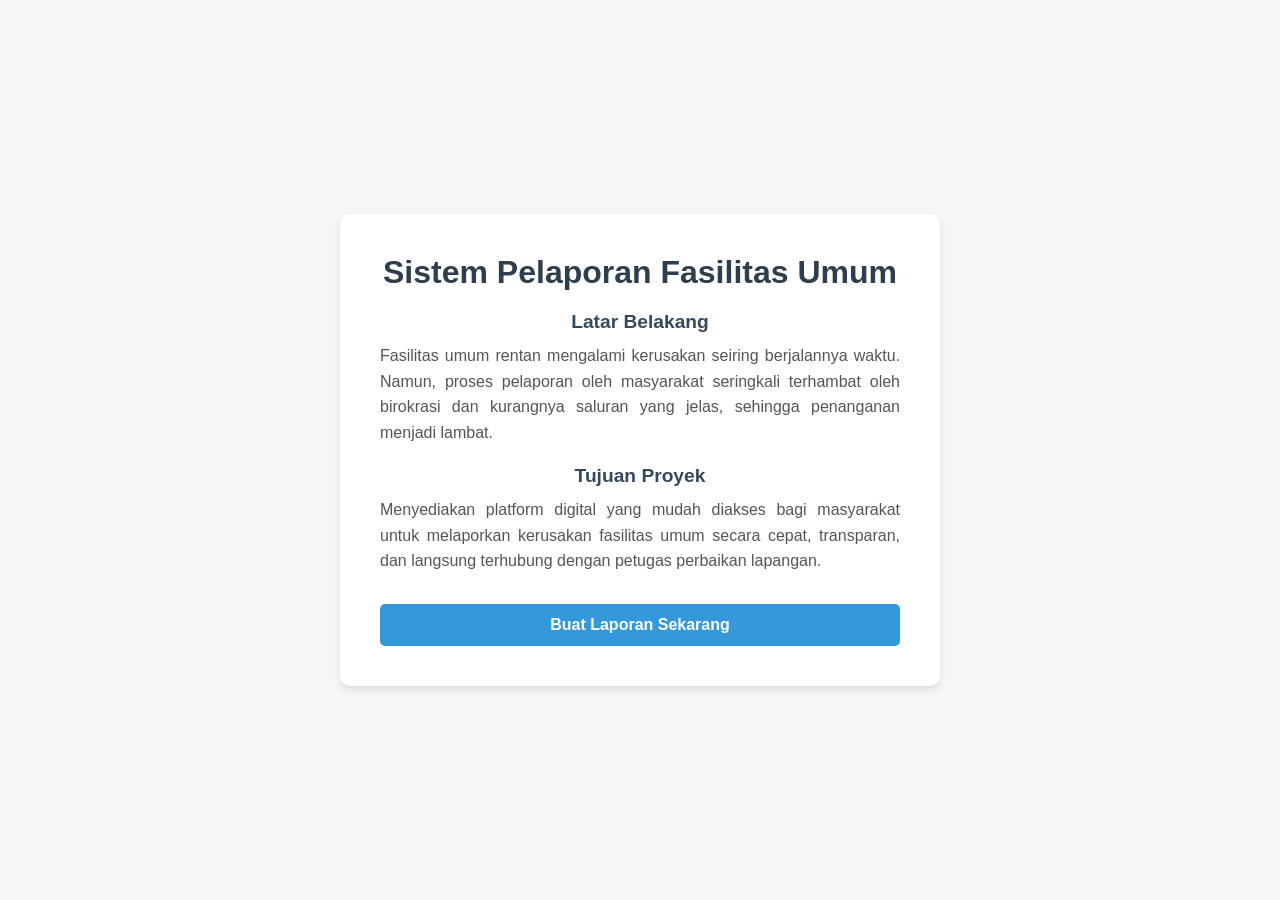
==== index.html @ 14d49559 "ubah lokasi css" ====
<!DOCTYPE html>
<html lang="id">
<head>
    <meta charset="UTF-8">
    <meta name="viewport" content="width=device-width, initial-scale=1.0">
    <title>Sistem Pelaporan Fasilitas Umum</title>
    <link rel="stylesheet" href="assets/css/style.css">
</head>
<body>

    <div class="container">
        <h1>Sistem Pelaporan Fasilitas Umum</h1>
        
        <h2>Latar Belakang</h2>
        <p>Fasilitas umum rentan mengalami kerusakan seiring berjalannya waktu. Namun, proses pelaporan oleh masyarakat seringkali terhambat oleh birokrasi dan kurangnya saluran yang jelas, sehingga penanganan menjadi lambat.</p>

        <h2>Tujuan Proyek</h2>
        <p>Menyediakan platform digital yang mudah diakses bagi masyarakat untuk melaporkan kerusakan fasilitas umum secara cepat, transparan, dan langsung terhubung dengan petugas perbaikan lapangan.</p>

        <a href="lapor.html" class="btn">Buat Laporan Sekarang</a>
    </div>

</body>
</html>
---- assets/css/style.css ----
/* style.css */

/* Reset dasar agar tampilan konsisten */
* {
    margin: 0;
    padding: 0;
    box-sizing: border-box;
    font-family: 'Segoe UI', Tahoma, Geneva, Verdana, sans-serif;
}

/* Membuat isi body tepat di tengah layar */
body {
    background-color: #f4f7f6;
    color: #333;
    display: flex;
    justify-content: center;
    align-items: center;
    min-height: 100vh; /* Mengambil seluruh tinggi layar */
    padding: 20px;
}

/* Kotak kontainer utama */
.container {
    background-color: #ffffff;
    padding: 40px;
    border-radius: 10px;
    box-shadow: 0 4px 8px rgba(0, 0, 0, 0.1);
    max-width: 600px;
    width: 100%;
    text-align: center; /* Teks di tengah */
}

/* Tipografi */
h1 {
    color: #2c3e50;
    margin-bottom: 20px;
}

h2 {
    color: #34495e;
    font-size: 1.2rem;
    margin-top: 20px;
    margin-bottom: 10px;
}

p {
    line-height: 1.6;
    color: #555;
    text-align: justify; /* Agar paragraf lebih rapi */
}

/* Tombol Utama */
.btn {
    display: inline-block;
    background-color: #3498db;
    color: #ffffff;
    padding: 12px 24px;
    text-decoration: none;
    border-radius: 5px;
    font-weight: bold;
    margin-top: 30px;
    transition: background-color 0.3s;
    border: none;
    cursor: pointer;
    width: 100%; /* Tombol memenuhi lebar kontainer */
}

.btn:hover {
    background-color: #2980b9;
}

/* Desain Form */
.form-group {
    margin-bottom: 20px;
    text-align: left; /* Label form diletakkan di kiri */
}

label {
    display: block;
    margin-bottom: 8px;
    font-weight: bold;
    color: #333;
}

input[type="text"],
input[type="file"],
textarea {
    width: 100%;
    padding: 10px;
    border: 1px solid #ccc;
    border-radius: 5px;
    font-family: inherit;
}

textarea {
    resize: vertical; /* Hanya bisa diperbesar ke bawah */
}

/* Link kembali */
.back-link {
    display: inline-block;
    margin-top: 20px;
    color: #7f8c8d;
    text-decoration: none;
    font-size: 0.9rem;
}

.back-link:hover {
    color: #34495e;
    text-decoration: underline;
}
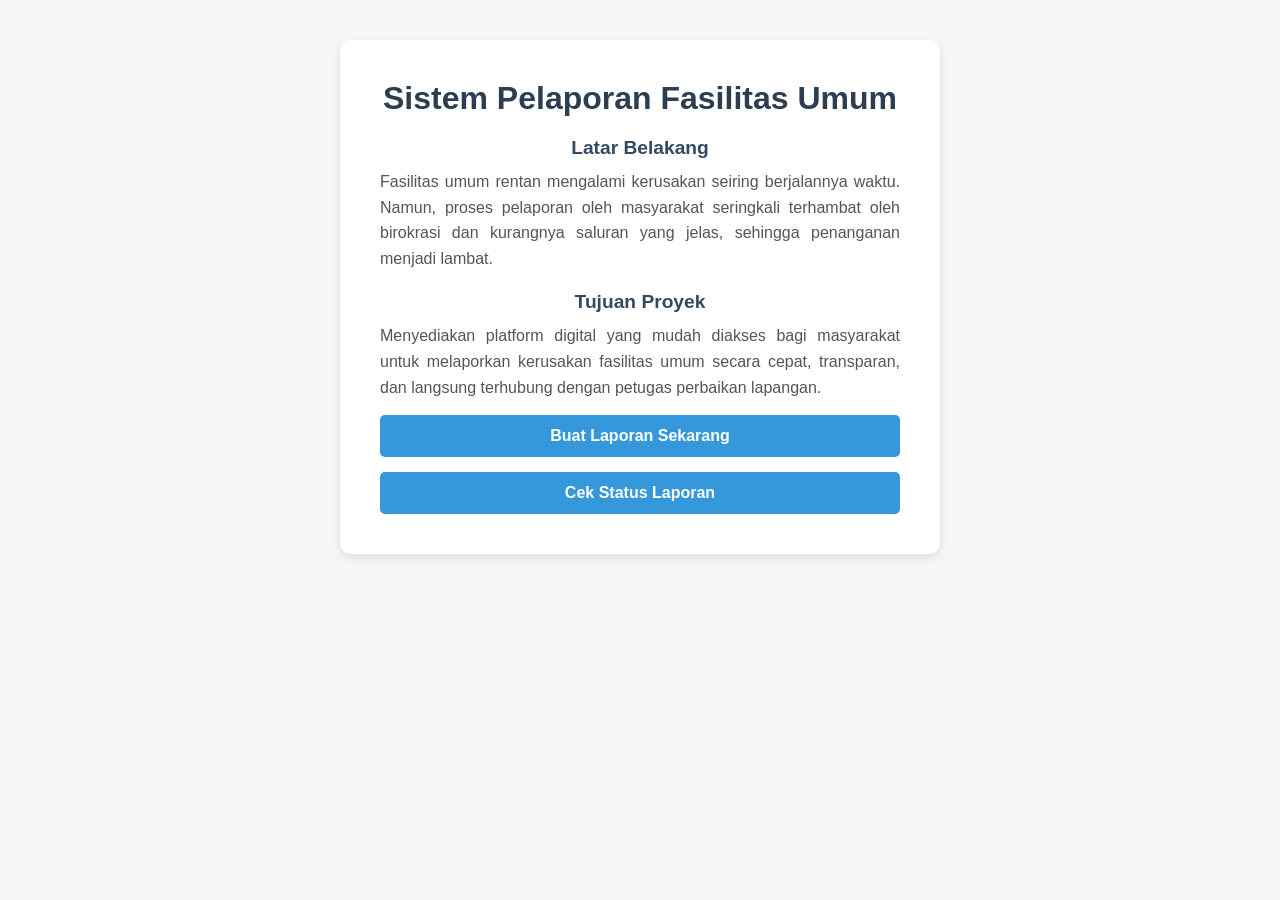
==== commit 241c78a7: "pelapor bisa cek status laporan" ====
--- a/index.html
+++ b/index.html
@@ -17,7 +17,8 @@
         <h2>Tujuan Proyek</h2>
         <p>Menyediakan platform digital yang mudah diakses bagi masyarakat untuk melaporkan kerusakan fasilitas umum secara cepat, transparan, dan langsung terhubung dengan petugas perbaikan lapangan.</p>
 
-        <a href="lapor.html" class="btn">Buat Laporan Sekarang</a>
+        <a href="lapor.php" class="btn">Buat Laporan Sekarang</a>
+        <a href="cek_status.php" class="btn">Cek Status Laporan</a>
     </div>
 
 </body>
--- a/assets/css/style.css
+++ b/assets/css/style.css
@@ -1,6 +1,3 @@
-/* style.css */
-
-/* Reset dasar agar tampilan konsisten */
 * {
     margin: 0;
     padding: 0;
@@ -8,18 +5,23 @@
     font-family: 'Segoe UI', Tahoma, Geneva, Verdana, sans-serif;
 }
 
-/* Membuat isi body tepat di tengah layar */
 body {
     background-color: #f4f7f6;
     color: #333;
     display: flex;
     justify-content: center;
-    align-items: center;
-    min-height: 100vh; /* Mengambil seluruh tinggi layar */
-    padding: 20px;
+    align-items: flex-start; /* Diubah agar halaman dashboard panjang tidak terpotong di atas */
+    min-height: 100vh;
+    padding: 40px 20px;
 }
 
-/* Kotak kontainer utama */
+h1 { color: #2c3e50; margin-bottom: 20px; }
+h2 { color: #34495e; font-size: 1.2rem; margin-top: 20px; margin-bottom: 10px; }
+p { line-height: 1.6; color: #555; text-align: justify; }
+
+/* =========================================
+   CONTAINER / LAYOUT UTAMA
+   ========================================= */
 .container {
     background-color: #ffffff;
     padding: 40px;
@@ -27,85 +29,153 @@
     box-shadow: 0 4px 8px rgba(0, 0, 0, 0.1);
     max-width: 600px;
     width: 100%;
-    text-align: center; /* Teks di tengah */
+    text-align: center;
 }
 
-/* Tipografi */
-h1 {
-    color: #2c3e50;
-    margin-bottom: 20px;
-}
+/* Modifikasi lebar untuk Dashboard */
+.admin-container { max-width: 1000px; }
+.admin-detail-container { max-width: 800px; }
+.petugas-container { max-width: 800px; }
 
-h2 {
-    color: #34495e;
-    font-size: 1.2rem;
-    margin-top: 20px;
-    margin-bottom: 10px;
-}
-
-p {
-    line-height: 1.6;
-    color: #555;
-    text-align: justify; /* Agar paragraf lebih rapi */
-}
-
-/* Tombol Utama */
-.btn {
-    display: inline-block;
-    background-color: #3498db;
-    color: #ffffff;
-    padding: 12px 24px;
-    text-decoration: none;
-    border-radius: 5px;
-    font-weight: bold;
-    margin-top: 30px;
-    transition: background-color 0.3s;
-    border: none;
-    cursor: pointer;
-    width: 100%; /* Tombol memenuhi lebar kontainer */
-}
-
-.btn:hover {
-    background-color: #2980b9;
-}
-
-/* Desain Form */
-.form-group {
-    margin-bottom: 20px;
-    text-align: left; /* Label form diletakkan di kiri */
-}
-
-label {
-    display: block;
-    margin-bottom: 8px;
-    font-weight: bold;
-    color: #333;
-}
+/* =========================================
+   FORM INPUT
+   ========================================= */
+.form-group { margin-bottom: 20px; text-align: left; }
+label { display: block; margin-bottom: 8px; font-weight: bold; color: #333; }
 
 input[type="text"],
+input[type="password"],
 input[type="file"],
-textarea {
+textarea,
+select {
     width: 100%;
     padding: 10px;
     border: 1px solid #ccc;
     border-radius: 5px;
     font-family: inherit;
+    margin-bottom: 10px;
+    box-sizing: border-box;
 }
 
-textarea {
-    resize: vertical; /* Hanya bisa diperbesar ke bawah */
+textarea { resize: vertical; }
+
+/* =========================================
+   TABEL
+   ========================================= */
+table { width: 100%; border-collapse: collapse; margin-top: 15px; }
+th, td { padding: 12px; text-align: left; border-bottom: 1px solid #ddd; }
+th { background-color: #f8f9fa; color: #333; }
+tr:hover { background-color: #f1f1f1; }
+
+/* =========================================
+   BADGE STATUS
+   ========================================= */
+.badge, .badge-kuning, .badge-biru, .badge-oranye, .badge-hijau, .badge-merah {
+    padding: 5px 12px; 
+    border-radius: 20px; 
+    color: white; 
+    font-size: 0.85em; 
+    font-weight: bold; 
+    display: inline-block; 
+    white-space: nowrap;
 }
+.badge-kuning { background-color: #f1c40f; color: #333; }
+.badge-biru { background-color: #3498db; }
+.badge-oranye { background-color: #e67e22; }
+.badge-hijau { background-color: #2ecc71; }
+.badge-merah { background-color: #e74c3c; }
 
-/* Link kembali */
-.back-link {
-    display: inline-block;
-    margin-top: 20px;
-    color: #7f8c8d;
-    text-decoration: none;
-    font-size: 0.9rem;
+/* =========================================
+   TOMBOL (BUTTONS)
+   ========================================= */
+.btn {
+    display: inline-block; background-color: #3498db; color: #ffffff;
+    padding: 12px 24px; text-decoration: none; border-radius: 5px;
+    font-weight: bold; margin-top: 15px; transition: background-color 0.3s;
+    border: none; cursor: pointer; width: 100%; text-align: center;
 }
+.btn:hover { background-color: #2980b9; }
 
-.back-link:hover {
-    color: #34495e;
-    text-decoration: underline;
-}+.btn-logout { background-color: #e74c3c; color: white; padding: 8px 15px; text-decoration: none; border-radius: 5px; font-size: 0.9em; }
+.btn-logout:hover { background-color: #c0392b; }
+
+.btn-detail { background-color: #2c3e50; padding: 8px 12px; font-size: 0.85em; color: white; text-decoration: none; border-radius: 5px; display: inline-block; text-align: center; }
+.btn-detail:hover { background-color: #1a252f; }
+
+.btn-hapus { background-color: #e74c3c; color: white; padding: 5px 10px; border-radius: 4px; text-decoration: none; font-size: 0.85em; font-weight: bold; margin-left: 5px; }
+.btn-hapus:hover { background-color: #c0392b; }
+
+.btn-map { background-color: #e67e22; color: white; padding: 6px 12px; border-radius: 5px; text-decoration: none; font-size: 0.85em; display: inline-block; margin-top: 8px; margin-bottom: 10px; font-weight: bold; }
+.btn-map:hover { background-color: #d35400; }
+
+.btn-terima, .btn-selesai { background-color: #2ecc71; color: white; width: 100%; border: none; cursor: pointer; padding: 12px; border-radius: 5px; font-weight: bold; margin-top: 10px;}
+.btn-terima:hover, .btn-selesai:hover { background-color: #27ae60; }
+
+.btn-tolak { background-color: #e74c3c; color: white; width: 100%; border: none; cursor: pointer; padding: 12px; border-radius: 5px; font-weight: bold; margin-top: 10px;}
+.btn-tolak:hover { background-color: #c0392b; }
+
+.btn-update { background-color: #3498db; color: white; width: 100%; border: none; cursor: pointer; padding: 10px; border-radius: 5px; font-weight: bold; margin-top: 10px; }
+.btn-update:hover { background-color: #2980b9; }
+
+.btn-kembali, .back-link { background-color: #95a5a6; color: white; margin-top: 20px; display: inline-block; padding: 10px 20px; text-decoration: none; border-radius: 5px; }
+.btn-kembali:hover, .back-link:hover { background-color: #7f8c8d; text-decoration: none; }
+
+.btn-group { display: flex; gap: 15px; margin-top: 15px; }
+
+/* =========================================
+   KOMPONEN DASHBOARD (KOTAK / KARTU)
+   ========================================= */
+.header-admin, .header-petugas { display: flex; justify-content: space-between; align-items: center; border-bottom: 2px solid #eee; padding-bottom: 15px; margin-bottom: 20px; }
+
+.detail-box, .task-card { background-color: #fff; padding: 20px; border-radius: 8px; border: 1px solid #ddd; text-align: left; margin-bottom: 25px; box-shadow: 0 2px 4px rgba(0,0,0,0.05); }
+.detail-item { margin-bottom: 15px; }
+.detail-item strong { display: block; color: #2c3e50; margin-bottom: 5px; }
+
+.action-box { background-color: #fff; padding: 20px; border-radius: 8px; border: 2px dashed #3498db; text-align: left; margin-bottom: 20px; }
+.proof-section { background-color: #f8f9fa; padding: 15px; border-radius: 5px; border: 1px dashed #3498db; margin-top: 15px; }
+
+.section-title { text-align: left; margin-bottom: 15px; color: #34495e; border-left: 4px solid #3498db; padding-left: 10px; }
+.task-header { display: flex; justify-content: space-between; align-items: center; border-bottom: 1px solid #eee; padding-bottom: 10px; margin-bottom: 10px; }
+
+/* =========================================
+   GAMBAR & GRID LAYOUT
+   ========================================= */
+.foto-laporan { max-width: 100%; height: auto; border-radius: 5px; margin-top: 10px; border: 1px solid #ccc; }
+.foto-grid { display: grid; grid-template-columns: 1fr 1fr; gap: 20px; margin-top: 15px; }
+.foto-box { background-color: #f8f9fa; padding: 15px; border-radius: 5px; border: 1px dashed #ccc; text-align: center; }
+.foto-box span { display: block; font-weight: bold; margin-bottom: 10px; color: #555; }
+
+@media (max-width: 600px) {
+    .foto-grid { grid-template-columns: 1fr; }
+    .btn-group { flex-direction: column; gap: 10px; }
+    .header-admin, .header-petugas { flex-direction: column; text-align: center; gap: 15px; }
+}
+/* =========================================
+   NOTIFIKASI
+   ========================================= */
+.modal { 
+    display: none; position: fixed; z-index: 1000; left: 0; top: 0; width: 100%; height: 100%; 
+    background-color: rgba(0,0,0,0.6); 
+}
+.modal-content { 
+    background-color: #fff; margin: 10vh auto; padding: 25px; border-radius: 8px; 
+    width: 90%; max-width: 500px; max-height: 75vh; overflow-y: auto;
+    box-shadow: 0 5px 15px rgba(0,0,0,0.3);
+}
+.close-btn { 
+    float: right; font-size: 24px; font-weight: bold; cursor: pointer; color: #888; 
+    margin-top: -10px; margin-right: -5px;
+}
+.close-btn:hover { color: #e74c3c; }
+
+.btn-notif { 
+    background-color: #f39c12; color: white; border: none; padding: 8px 15px; 
+    border-radius: 5px; cursor: pointer; font-weight: bold; margin-right: 10px; font-size: 0.9em;
+}
+.btn-notif:hover { background-color: #e67e22; }
+
+.notif-item { border-bottom: 1px solid #eee; padding: 15px 0; text-align: left; }
+.notif-item:last-child { border-bottom: none; }
+.notif-time { font-size: 0.8em; color: #7f8c8d; display: block; margin-bottom: 5px; }
+.notif-title { color: #2c3e50; font-weight: bold; }
+.notif-msg { color: #e74c3c; font-style: italic; margin-top: 5px; margin-bottom: 0; font-size: 0.95em; }
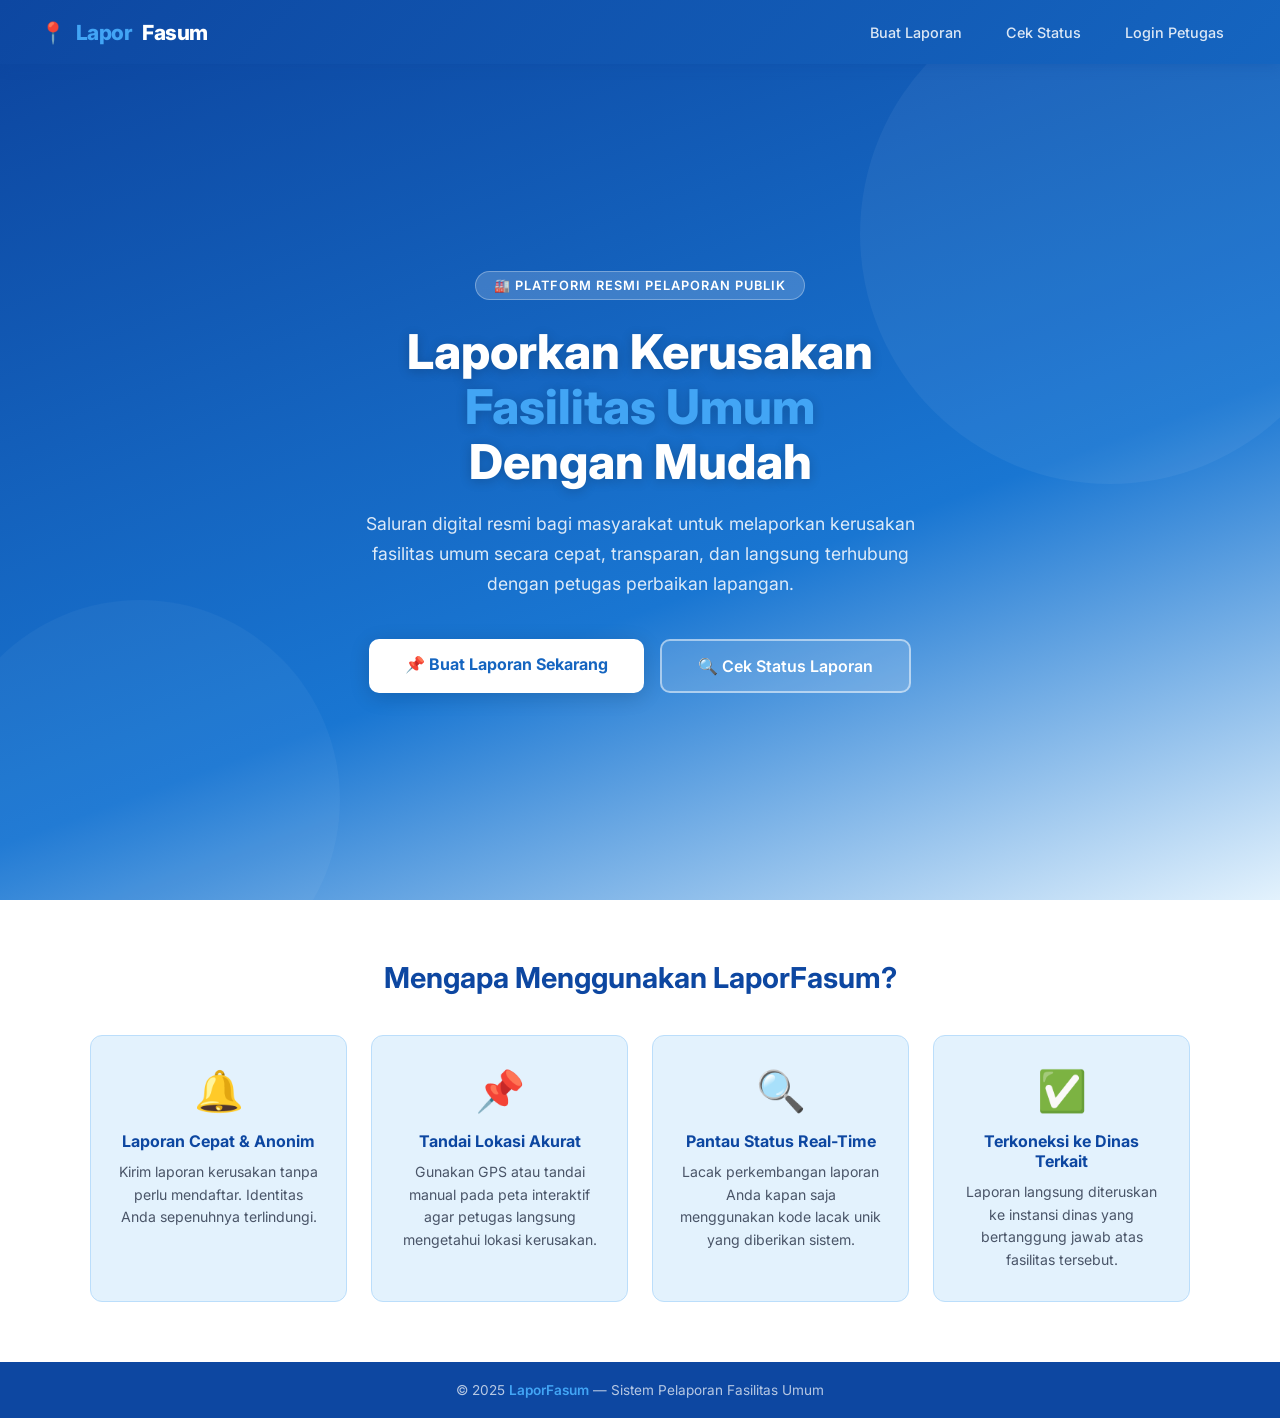
==== commit f076bb15: "update front page" ====
--- a/index.html
+++ b/index.html
@@ -3,23 +3,66 @@
 <head>
     <meta charset="UTF-8">
     <meta name="viewport" content="width=device-width, initial-scale=1.0">
-    <title>Sistem Pelaporan Fasilitas Umum</title>
+    <meta name="description" content="LaporFasum - Platform digital pelaporan kerusakan fasilitas umum yang cepat, transparan, dan terpercaya.">
+    <title>LaporFasum – Sistem Pelaporan Fasilitas Umum</title>
     <link rel="stylesheet" href="assets/css/style.css">
 </head>
 <body>
 
-    <div class="container">
-        <h1>Sistem Pelaporan Fasilitas Umum</h1>
-        
-        <h2>Latar Belakang</h2>
-        <p>Fasilitas umum rentan mengalami kerusakan seiring berjalannya waktu. Namun, proses pelaporan oleh masyarakat seringkali terhambat oleh birokrasi dan kurangnya saluran yang jelas, sehingga penanganan menjadi lambat.</p>
+    <!-- NAVBAR -->
+    <nav class="site-navbar">
+        <a href="index.html" class="brand">&#128205; <span>Lapor</span>Fasum</a>
+        <nav>
+            <a href="lapor.php">Buat Laporan</a>
+            <a href="cek_status.php">Cek Status</a>
+            <a href="login.html">Login Petugas</a>
+        </nav>
+    </nav>
 
-        <h2>Tujuan Proyek</h2>
-        <p>Menyediakan platform digital yang mudah diakses bagi masyarakat untuk melaporkan kerusakan fasilitas umum secara cepat, transparan, dan langsung terhubung dengan petugas perbaikan lapangan.</p>
+    <!-- HERO -->
+    <section class="hero-section">
+        <div class="hero-content">
+            <div class="hero-badge">&#127981; Platform Resmi Pelaporan Publik</div>
+            <h1>Laporkan Kerusakan<br><span>Fasilitas Umum</span><br>Dengan Mudah</h1>
+            <p>Saluran digital resmi bagi masyarakat untuk melaporkan kerusakan fasilitas umum secara cepat, transparan, dan langsung terhubung dengan petugas perbaikan lapangan.</p>
+            <div class="hero-actions">
+                <a href="lapor.php" class="btn-hero-primary">&#128204; Buat Laporan Sekarang</a>
+                <a href="cek_status.php" class="btn-hero-secondary">&#128269; Cek Status Laporan</a>
+            </div>
+        </div>
+    </section>
 
-        <a href="lapor.php" class="btn">Buat Laporan Sekarang</a>
-        <a href="cek_status.php" class="btn">Cek Status Laporan</a>
-    </div>
+    <!-- FITUR -->
+    <section class="features-section">
+        <h2>Mengapa Menggunakan LaporFasum?</h2>
+        <div class="feature-grid">
+            <div class="feature-card">
+                <div class="feature-icon">&#128276;</div>
+                <h3>Laporan Cepat & Anonim</h3>
+                <p>Kirim laporan kerusakan tanpa perlu mendaftar. Identitas Anda sepenuhnya terlindungi.</p>
+            </div>
+            <div class="feature-card">
+                <div class="feature-icon">&#128204;</div>
+                <h3>Tandai Lokasi Akurat</h3>
+                <p>Gunakan GPS atau tandai manual pada peta interaktif agar petugas langsung mengetahui lokasi kerusakan.</p>
+            </div>
+            <div class="feature-card">
+                <div class="feature-icon">&#128269;</div>
+                <h3>Pantau Status Real-Time</h3>
+                <p>Lacak perkembangan laporan Anda kapan saja menggunakan kode lacak unik yang diberikan sistem.</p>
+            </div>
+            <div class="feature-card">
+                <div class="feature-icon">&#9989;</div>
+                <h3>Terkoneksi ke Dinas Terkait</h3>
+                <p>Laporan langsung diteruskan ke instansi dinas yang bertanggung jawab atas fasilitas tersebut.</p>
+            </div>
+        </div>
+    </section>
+
+    <!-- FOOTER -->
+    <footer class="site-footer">
+        &copy; 2025 <span>LaporFasum</span> &mdash; Sistem Pelaporan Fasilitas Umum
+    </footer>
 
 </body>
 </html>
--- a/assets/css/style.css
+++ b/assets/css/style.css
@@ -1,47 +1,286 @@
+@import url('https://fonts.googleapis.com/css2?family=Inter:wght@400;500;600;700;800&display=swap');
+
 * {
     margin: 0;
     padding: 0;
     box-sizing: border-box;
-    font-family: 'Segoe UI', Tahoma, Geneva, Verdana, sans-serif;
-}
-
+    font-family: 'Inter', 'Segoe UI', sans-serif;
+}
+
+:root {
+    --blue-dark:   #0d47a1;
+    --blue-main:   #1565c0;
+    --blue-mid:    #1976d2;
+    --blue-light:  #42a5f5;
+    --blue-pale:   #e3f2fd;
+    --blue-bg:     #f0f6ff;
+    --white:       #ffffff;
+    --gray-text:   #4a5568;
+    --gray-light:  #edf2f7;
+    --shadow-sm:   0 2px 8px rgba(21,101,192,0.10);
+    --shadow-md:   0 4px 20px rgba(21,101,192,0.15);
+    --radius:      12px;
+}
+
+html, body {
+    min-height: 100%;
+    background: var(--blue-bg);
+    color: var(--gray-text);
+}
+
+/* ============ FULL-SCREEN LAYOUT ============ */
 body {
-    background-color: #f4f7f6;
-    color: #333;
-    display: flex;
+    display: flex;
+    flex-direction: column;
+    align-items: stretch;
+    padding: 0;
+}
+
+/* ============ SITE NAVBAR ============ */
+.site-navbar {
+    width: 100%;
+    background: linear-gradient(135deg, var(--blue-dark) 0%, var(--blue-main) 100%);
+    padding: 0 40px;
+    display: flex;
+    align-items: center;
+    justify-content: space-between;
+    height: 64px;
+    position: sticky;
+    top: 0;
+    z-index: 100;
+    box-shadow: 0 2px 12px rgba(13,71,161,0.25);
+}
+.site-navbar .brand {
+    font-size: 1.3rem;
+    font-weight: 800;
+    color: #fff;
+    text-decoration: none;
+    letter-spacing: -0.5px;
+    display: flex;
+    align-items: center;
+    gap: 10px;
+}
+.site-navbar .brand span { color: var(--blue-light); }
+.site-navbar nav { display: flex; gap: 12px; align-items: center; }
+.site-navbar nav a {
+    color: rgba(255,255,255,0.85);
+    text-decoration: none;
+    font-size: 0.9rem;
+    font-weight: 500;
+    padding: 8px 16px;
+    border-radius: 8px;
+    transition: all 0.2s;
+}
+.site-navbar nav a:hover { background: rgba(255,255,255,0.15); color: #fff; }
+.site-navbar nav a.active { background: rgba(255,255,255,0.2); color: #fff; }
+
+/* ============ HERO SECTION (index.html) ============ */
+.hero-section {
+    width: 100%;
+    min-height: calc(100vh - 64px);
+    background: linear-gradient(160deg, var(--blue-dark) 0%, var(--blue-mid) 60%, #e3f2fd 100%);
+    display: flex;
+    align-items: center;
     justify-content: center;
-    align-items: flex-start; /* Diubah agar halaman dashboard panjang tidak terpotong di atas */
+    padding: 60px 40px;
+    position: relative;
+    overflow: hidden;
+}
+.hero-section::before {
+    content: '';
+    position: absolute;
+    top: -80px; right: -80px;
+    width: 500px; height: 500px;
+    border-radius: 50%;
+    background: rgba(255,255,255,0.05);
+}
+.hero-section::after {
+    content: '';
+    position: absolute;
+    bottom: -100px; left: -60px;
+    width: 400px; height: 400px;
+    border-radius: 50%;
+    background: rgba(255,255,255,0.04);
+}
+.hero-content {
+    max-width: 800px;
+    text-align: center;
+    position: relative;
+    z-index: 2;
+}
+.hero-badge {
+    display: inline-block;
+    background: rgba(255,255,255,0.18);
+    color: #fff;
+    font-size: 0.8rem;
+    font-weight: 600;
+    padding: 6px 18px;
+    border-radius: 20px;
+    margin-bottom: 24px;
+    letter-spacing: 1px;
+    text-transform: uppercase;
+    border: 1px solid rgba(255,255,255,0.3);
+}
+.hero-content h1 {
+    font-size: 3rem;
+    font-weight: 800;
+    color: #fff;
+    line-height: 1.15;
+    margin-bottom: 20px;
+    text-shadow: 0 2px 12px rgba(0,0,0,0.2);
+}
+.hero-content h1 span { color: var(--blue-light); }
+.hero-content p {
+    font-size: 1.1rem;
+    color: rgba(255,255,255,0.85);
+    line-height: 1.7;
+    margin-bottom: 40px;
+    max-width: 600px;
+    margin-left: auto;
+    margin-right: auto;
+}
+.hero-actions { display: flex; gap: 16px; justify-content: center; flex-wrap: wrap; }
+.btn-hero-primary {
+    background: #fff;
+    color: var(--blue-main);
+    padding: 15px 36px;
+    border-radius: 10px;
+    font-weight: 700;
+    font-size: 1rem;
+    text-decoration: none;
+    transition: all 0.3s;
+    box-shadow: 0 4px 20px rgba(0,0,0,0.15);
+}
+.btn-hero-primary:hover {
+    transform: translateY(-2px);
+    box-shadow: 0 8px 30px rgba(0,0,0,0.2);
+    background: var(--blue-pale);
+}
+.btn-hero-secondary {
+    background: rgba(255,255,255,0.15);
+    color: #fff;
+    padding: 15px 36px;
+    border-radius: 10px;
+    font-weight: 600;
+    font-size: 1rem;
+    text-decoration: none;
+    border: 2px solid rgba(255,255,255,0.5);
+    transition: all 0.3s;
+}
+.btn-hero-secondary:hover {
+    background: rgba(255,255,255,0.25);
+    transform: translateY(-2px);
+}
+
+/* ============ FEATURE CARDS ============ */
+.features-section {
+    width: 100%;
+    padding: 60px 40px;
+    background: var(--white);
+}
+.features-section h2 {
+    text-align: center;
+    font-size: 1.8rem;
+    font-weight: 700;
+    color: var(--blue-dark);
+    margin-bottom: 40px;
+}
+.feature-grid {
+    display: grid;
+    grid-template-columns: repeat(auto-fit, minmax(250px, 1fr));
+    gap: 24px;
+    max-width: 1100px;
+    margin: 0 auto;
+}
+.feature-card {
+    background: var(--blue-pale);
+    border-radius: var(--radius);
+    padding: 30px 24px;
+    text-align: center;
+    border: 1px solid #bbdefb;
+    transition: transform 0.3s, box-shadow 0.3s;
+}
+.feature-card:hover { transform: translateY(-4px); box-shadow: var(--shadow-md); }
+.feature-icon { font-size: 2.5rem; margin-bottom: 16px; }
+.feature-card h3 { font-size: 1rem; font-weight: 700; color: var(--blue-dark); margin-bottom: 10px; }
+.feature-card p { font-size: 0.88rem; color: var(--gray-text); line-height: 1.6; }
+
+/* ============ PAGE WRAPPER (non-hero pages) ============ */
+.page-wrapper {
+    width: 100%;
     min-height: 100vh;
+    background: var(--blue-bg);
+    display: flex;
+    flex-direction: column;
+}
+.page-header {
+    width: 100%;
+    background: linear-gradient(135deg, var(--blue-dark), var(--blue-mid));
+    padding: 40px;
+    color: #fff;
+}
+.page-header h1 { font-size: 1.8rem; font-weight: 800; color: #fff; margin-bottom: 6px; }
+.page-header p { font-size: 0.9rem; color: rgba(255,255,255,0.8); margin: 0; }
+
+.page-body {
+    width: 100%;
+    flex: 1;
+    padding: 40px;
+    max-width: 1200px;
+    margin: 0 auto;
+}
+.page-body-narrow {
+    max-width: 800px;
+    margin: 0 auto;
+    width: 100%;
+    padding: 40px;
+}
+
+/* ============ CARDS ============ */
+.card {
+    background: var(--white);
+    border-radius: var(--radius);
+    box-shadow: var(--shadow-sm);
+    border: 1px solid #dbeafe;
+    padding: 28px;
+    margin-bottom: 24px;
+}
+.card-title {
+    font-size: 1rem;
+    font-weight: 700;
+    color: var(--blue-dark);
+    border-bottom: 2px solid var(--blue-pale);
+    padding-bottom: 12px;
+    margin-bottom: 20px;
+}
+
+/* ============ CONTAINER (LEGACY — kept for compat) ============ */
+.container {
+    background: var(--white);
+    border-radius: var(--radius);
+    box-shadow: var(--shadow-md);
+    border: 1px solid #dbeafe;
+    width: 100%;
+    max-width: 100%;
+    padding: 36px;
+    margin: 30px auto;
+}
+.admin-container   { max-width: 1100px; }
+.admin-detail-container { max-width: 900px; }
+.petugas-container { max-width: 900px; }
+
+/* Pages that still use body flex-center */
+body.page-centered {
+    display: flex;
+    justify-content: center;
+    align-items: flex-start;
     padding: 40px 20px;
-}
-
-h1 { color: #2c3e50; margin-bottom: 20px; }
-h2 { color: #34495e; font-size: 1.2rem; margin-top: 20px; margin-bottom: 10px; }
-p { line-height: 1.6; color: #555; text-align: justify; }
-
-/* =========================================
-   CONTAINER / LAYOUT UTAMA
-   ========================================= */
-.container {
-    background-color: #ffffff;
-    padding: 40px;
-    border-radius: 10px;
-    box-shadow: 0 4px 8px rgba(0, 0, 0, 0.1);
-    max-width: 600px;
-    width: 100%;
-    text-align: center;
-}
-
-/* Modifikasi lebar untuk Dashboard */
-.admin-container { max-width: 1000px; }
-.admin-detail-container { max-width: 800px; }
-.petugas-container { max-width: 800px; }
-
-/* =========================================
-   FORM INPUT
-   ========================================= */
-.form-group { margin-bottom: 20px; text-align: left; }
-label { display: block; margin-bottom: 8px; font-weight: bold; color: #333; }
+    background: var(--blue-bg);
+}
+
+/* ============ FORM ============ */
+.form-group { margin-bottom: 22px; text-align: left; }
+label { display: block; margin-bottom: 8px; font-weight: 600; color: var(--blue-dark); font-size: 0.9rem; }
 
 input[type="text"],
 input[type="password"],
@@ -49,133 +288,228 @@
 textarea,
 select {
     width: 100%;
-    padding: 10px;
-    border: 1px solid #ccc;
-    border-radius: 5px;
+    padding: 11px 14px;
+    border: 1.5px solid #c7d9f5;
+    border-radius: 8px;
     font-family: inherit;
-    margin-bottom: 10px;
+    font-size: 0.95rem;
+    margin-bottom: 4px;
     box-sizing: border-box;
-}
-
+    background: var(--white);
+    color: var(--gray-text);
+    transition: border-color 0.2s, box-shadow 0.2s;
+}
+input[type="text"]:focus,
+input[type="password"]:focus,
+textarea:focus,
+select:focus {
+    outline: none;
+    border-color: var(--blue-mid);
+    box-shadow: 0 0 0 3px rgba(25,118,210,0.12);
+}
 textarea { resize: vertical; }
 
-/* =========================================
-   TABEL
-   ========================================= */
-table { width: 100%; border-collapse: collapse; margin-top: 15px; }
-th, td { padding: 12px; text-align: left; border-bottom: 1px solid #ddd; }
-th { background-color: #f8f9fa; color: #333; }
-tr:hover { background-color: #f1f1f1; }
-
-/* =========================================
-   BADGE STATUS
-   ========================================= */
+/* ============ BUTTONS ============ */
+.btn {
+    display: inline-block;
+    background: linear-gradient(135deg, var(--blue-main), var(--blue-mid));
+    color: #fff;
+    padding: 12px 28px;
+    text-decoration: none;
+    border-radius: 8px;
+    font-weight: 700;
+    font-size: 0.95rem;
+    margin-top: 10px;
+    transition: all 0.25s;
+    border: none;
+    cursor: pointer;
+    width: 100%;
+    text-align: center;
+    box-shadow: 0 4px 14px rgba(21,101,192,0.3);
+}
+.btn:hover { transform: translateY(-1px); box-shadow: 0 6px 20px rgba(21,101,192,0.4); filter: brightness(1.07); }
+
+.btn-logout { background: #e74c3c; color: white; padding: 8px 16px; text-decoration: none; border-radius: 8px; font-size: 0.88rem; font-weight: 600; transition: all 0.2s; }
+.btn-logout:hover { background: #c0392b; }
+
+.btn-detail { background: var(--blue-main); padding: 7px 14px; font-size: 0.85rem; color: white; text-decoration: none; border-radius: 7px; display: inline-block; text-align: center; font-weight: 600; transition: all 0.2s; }
+.btn-detail:hover { background: var(--blue-dark); }
+
+.btn-hapus { background: #e74c3c; color: white; padding: 6px 12px; border-radius: 7px; text-decoration: none; font-size: 0.82rem; font-weight: 700; margin-left: 6px; transition: all 0.2s; }
+.btn-hapus:hover { background: #c0392b; }
+
+.btn-map { background: #f39c12; color: white; padding: 7px 14px; border-radius: 7px; text-decoration: none; font-size: 0.85rem; display: inline-block; margin-top: 8px; margin-bottom: 10px; font-weight: 600; transition: all 0.2s; }
+.btn-map:hover { background: #d35400; }
+
+.btn-terima, .btn-selesai { background: linear-gradient(135deg,#2ecc71,#27ae60); color: white; width: 100%; border: none; cursor: pointer; padding: 12px; border-radius: 8px; font-weight: 700; margin-top: 10px; transition: all 0.2s; box-shadow: 0 4px 12px rgba(46,204,113,0.3); }
+.btn-terima:hover, .btn-selesai:hover { filter: brightness(1.08); transform: translateY(-1px); }
+
+.btn-tolak { background: linear-gradient(135deg,#e74c3c,#c0392b); color: white; width: 100%; border: none; cursor: pointer; padding: 12px; border-radius: 8px; font-weight: 700; margin-top: 10px; transition: all 0.2s; }
+.btn-tolak:hover { filter: brightness(1.08); transform: translateY(-1px); }
+
+.btn-update { background: linear-gradient(135deg, var(--blue-mid), var(--blue-main)); color: white; width: 100%; border: none; cursor: pointer; padding: 11px; border-radius: 8px; font-weight: 700; margin-top: 10px; transition: all 0.2s; }
+.btn-update:hover { filter: brightness(1.08); }
+
+.btn-kembali, .back-link { display: inline-block; background: var(--gray-light); color: #555; margin-top: 20px; padding: 10px 22px; text-decoration: none; border-radius: 8px; font-weight: 600; font-size: 0.9rem; transition: all 0.2s; border: 1px solid #ddd; }
+.btn-kembali:hover, .back-link:hover { background: #d1d5db; text-decoration: none; }
+
+.btn-notif { background: #f39c12; color: white; border: none; padding: 8px 16px; border-radius: 8px; cursor: pointer; font-weight: 700; margin-right: 10px; font-size: 0.88rem; transition: all 0.2s; }
+.btn-notif:hover { background: #e67e22; }
+
+.btn-group { display: flex; gap: 15px; margin-top: 15px; }
+.btn-gps { background: linear-gradient(135deg,#2ecc71,#27ae60); color: white; padding: 11px 15px; border: none; border-radius: 8px; cursor: pointer; margin-bottom: 12px; width: 100%; font-weight: 700; font-size: 0.95rem; transition: all 0.2s; }
+.btn-gps:hover { filter: brightness(1.08); }
+
+/* ============ HEADER BAR (admin/petugas pages) ============ */
+.header-admin, .header-petugas {
+    display: flex;
+    justify-content: space-between;
+    align-items: center;
+    border-bottom: 2px solid var(--blue-pale);
+    padding-bottom: 18px;
+    margin-bottom: 24px;
+    flex-wrap: wrap;
+    gap: 12px;
+}
+.header-admin h1, .header-petugas h1 { color: var(--blue-dark); font-size: 1.5rem; }
+
+/* ============ TABLE ============ */
+table { width: 100%; border-collapse: collapse; margin-top: 8px; }
+th, td { padding: 13px 14px; text-align: left; border-bottom: 1px solid #dbeafe; font-size: 0.9rem; }
+th { background: var(--blue-pale); color: var(--blue-dark); font-weight: 700; font-size: 0.85rem; text-transform: uppercase; letter-spacing: 0.4px; }
+tr:hover td { background: #f0f6ff; }
+
+/* ============ BADGE ============ */
 .badge, .badge-kuning, .badge-biru, .badge-oranye, .badge-hijau, .badge-merah {
-    padding: 5px 12px; 
-    border-radius: 20px; 
-    color: white; 
-    font-size: 0.85em; 
-    font-weight: bold; 
-    display: inline-block; 
+    padding: 5px 13px;
+    border-radius: 20px;
+    color: white;
+    font-size: 0.8em;
+    font-weight: 700;
+    display: inline-block;
     white-space: nowrap;
 }
-.badge-kuning { background-color: #f1c40f; color: #333; }
-.badge-biru { background-color: #3498db; }
-.badge-oranye { background-color: #e67e22; }
-.badge-hijau { background-color: #2ecc71; }
-.badge-merah { background-color: #e74c3c; }
-
-/* =========================================
-   TOMBOL (BUTTONS)
-   ========================================= */
-.btn {
-    display: inline-block; background-color: #3498db; color: #ffffff;
-    padding: 12px 24px; text-decoration: none; border-radius: 5px;
-    font-weight: bold; margin-top: 15px; transition: background-color 0.3s;
-    border: none; cursor: pointer; width: 100%; text-align: center;
-}
-.btn:hover { background-color: #2980b9; }
-
-.btn-logout { background-color: #e74c3c; color: white; padding: 8px 15px; text-decoration: none; border-radius: 5px; font-size: 0.9em; }
-.btn-logout:hover { background-color: #c0392b; }
-
-.btn-detail { background-color: #2c3e50; padding: 8px 12px; font-size: 0.85em; color: white; text-decoration: none; border-radius: 5px; display: inline-block; text-align: center; }
-.btn-detail:hover { background-color: #1a252f; }
-
-.btn-hapus { background-color: #e74c3c; color: white; padding: 5px 10px; border-radius: 4px; text-decoration: none; font-size: 0.85em; font-weight: bold; margin-left: 5px; }
-.btn-hapus:hover { background-color: #c0392b; }
-
-.btn-map { background-color: #e67e22; color: white; padding: 6px 12px; border-radius: 5px; text-decoration: none; font-size: 0.85em; display: inline-block; margin-top: 8px; margin-bottom: 10px; font-weight: bold; }
-.btn-map:hover { background-color: #d35400; }
-
-.btn-terima, .btn-selesai { background-color: #2ecc71; color: white; width: 100%; border: none; cursor: pointer; padding: 12px; border-radius: 5px; font-weight: bold; margin-top: 10px;}
-.btn-terima:hover, .btn-selesai:hover { background-color: #27ae60; }
-
-.btn-tolak { background-color: #e74c3c; color: white; width: 100%; border: none; cursor: pointer; padding: 12px; border-radius: 5px; font-weight: bold; margin-top: 10px;}
-.btn-tolak:hover { background-color: #c0392b; }
-
-.btn-update { background-color: #3498db; color: white; width: 100%; border: none; cursor: pointer; padding: 10px; border-radius: 5px; font-weight: bold; margin-top: 10px; }
-.btn-update:hover { background-color: #2980b9; }
-
-.btn-kembali, .back-link { background-color: #95a5a6; color: white; margin-top: 20px; display: inline-block; padding: 10px 20px; text-decoration: none; border-radius: 5px; }
-.btn-kembali:hover, .back-link:hover { background-color: #7f8c8d; text-decoration: none; }
-
-.btn-group { display: flex; gap: 15px; margin-top: 15px; }
-
-/* =========================================
-   KOMPONEN DASHBOARD (KOTAK / KARTU)
-   ========================================= */
-.header-admin, .header-petugas { display: flex; justify-content: space-between; align-items: center; border-bottom: 2px solid #eee; padding-bottom: 15px; margin-bottom: 20px; }
-
-.detail-box, .task-card { background-color: #fff; padding: 20px; border-radius: 8px; border: 1px solid #ddd; text-align: left; margin-bottom: 25px; box-shadow: 0 2px 4px rgba(0,0,0,0.05); }
-.detail-item { margin-bottom: 15px; }
-.detail-item strong { display: block; color: #2c3e50; margin-bottom: 5px; }
-
-.action-box { background-color: #fff; padding: 20px; border-radius: 8px; border: 2px dashed #3498db; text-align: left; margin-bottom: 20px; }
-.proof-section { background-color: #f8f9fa; padding: 15px; border-radius: 5px; border: 1px dashed #3498db; margin-top: 15px; }
-
-.section-title { text-align: left; margin-bottom: 15px; color: #34495e; border-left: 4px solid #3498db; padding-left: 10px; }
-.task-header { display: flex; justify-content: space-between; align-items: center; border-bottom: 1px solid #eee; padding-bottom: 10px; margin-bottom: 10px; }
-
-/* =========================================
-   GAMBAR & GRID LAYOUT
-   ========================================= */
-.foto-laporan { max-width: 100%; height: auto; border-radius: 5px; margin-top: 10px; border: 1px solid #ccc; }
+.badge-kuning { background: #f1c40f; color: #333; }
+.badge-biru   { background: var(--blue-mid); }
+.badge-oranye { background: #e67e22; }
+.badge-hijau  { background: #2ecc71; }
+.badge-merah  { background: #e74c3c; }
+
+/* ============ DETAIL BOX ============ */
+.detail-box, .task-card {
+    background: var(--white);
+    padding: 24px;
+    border-radius: var(--radius);
+    border: 1px solid #dbeafe;
+    text-align: left;
+    margin-bottom: 24px;
+    box-shadow: var(--shadow-sm);
+}
+.detail-item { margin-bottom: 16px; }
+.detail-item strong { display: block; color: var(--blue-dark); margin-bottom: 4px; font-size: 0.85rem; text-transform: uppercase; letter-spacing: 0.4px; }
+
+.action-box {
+    background: var(--white);
+    padding: 24px;
+    border-radius: var(--radius);
+    border: 2px dashed var(--blue-mid);
+    text-align: left;
+    margin-bottom: 20px;
+    box-shadow: var(--shadow-sm);
+}
+.proof-section { background: var(--blue-pale); padding: 16px; border-radius: 8px; border: 1px dashed var(--blue-mid); margin-top: 15px; }
+.section-title { text-align: left; margin-bottom: 15px; color: var(--blue-dark); border-left: 4px solid var(--blue-mid); padding-left: 10px; font-weight: 700; }
+
+/* ============ FOTO ============ */
+.foto-laporan { max-width: 100%; height: auto; border-radius: 8px; margin-top: 10px; border: 2px solid #dbeafe; }
 .foto-grid { display: grid; grid-template-columns: 1fr 1fr; gap: 20px; margin-top: 15px; }
-.foto-box { background-color: #f8f9fa; padding: 15px; border-radius: 5px; border: 1px dashed #ccc; text-align: center; }
-.foto-box span { display: block; font-weight: bold; margin-bottom: 10px; color: #555; }
-
+.foto-box { background: var(--blue-pale); padding: 15px; border-radius: 8px; border: 1px dashed #90caf9; text-align: center; }
+.foto-box span { display: block; font-weight: 700; margin-bottom: 10px; color: var(--blue-dark); font-size: 0.85rem; }
+
+/* ============ MODAL ============ */
+.modal { display: none; position: fixed; z-index: 1000; left: 0; top: 0; width: 100%; height: 100%; background: rgba(0,0,0,0.55); }
+.modal-content { background: var(--white); margin: 8vh auto; padding: 28px; border-radius: var(--radius); width: 90%; max-width: 520px; max-height: 78vh; overflow-y: auto; box-shadow: 0 8px 40px rgba(13,71,161,0.25); }
+.close-btn { float: right; font-size: 24px; font-weight: bold; cursor: pointer; color: #aaa; margin-top: -8px; margin-right: -5px; }
+.close-btn:hover { color: #e74c3c; }
+
+/* ============ NOTIF ============ */
+.notif-item { border-bottom: 1px solid var(--blue-pale); padding: 14px 0; text-align: left; }
+.notif-item:last-child { border-bottom: none; }
+.notif-time { font-size: 0.78em; color: #90a4ae; display: block; margin-bottom: 4px; }
+.notif-title { color: var(--blue-dark); font-weight: 700; font-size: 0.9rem; }
+.notif-msg { color: #e74c3c; font-style: italic; margin-top: 5px; margin-bottom: 0; font-size: 0.9em; }
+
+/* ============ PROFILE ============ */
+.foto-profil-kecil { width: 48px; height: 48px; border-radius: 50%; object-fit: cover; border: 2px solid var(--blue-light); }
+.text-username { color: #7f8c8d; font-size: 0.85em; font-family: monospace; }
+.role-badge { font-size: 0.75em; padding: 2px 9px; border-radius: 10px; text-transform: uppercase; font-weight: 700; }
+.role-admin   { background: #ebf5ff; color: #1565c0; border: 1px solid #1565c0; }
+.role-petugas { background: #f0fdf4; color: #16a34a; border: 1px solid #16a34a; }
+
+.profil-wrapper { background: var(--white); border: 1px solid #dbeafe; border-radius: var(--radius); padding: 30px; margin-bottom: 25px; box-shadow: var(--shadow-sm); }
+.profil-header { text-align: center; border-bottom: 2px dashed var(--blue-pale); padding-bottom: 25px; margin-bottom: 25px; }
+.bingkai-foto { width: 160px; height: 160px; margin: 0 auto 15px; border-radius: 50%; padding: 5px; border: 4px solid var(--blue-mid); background: var(--blue-pale); }
+.foto-profil-presisi { width: 100%; height: 100%; border-radius: 50%; object-fit: cover; display: block; }
+.profil-nama { font-size: 1.6em; color: var(--blue-dark); margin-bottom: 8px; margin-top: 0; font-weight: 800; }
+
+.info-grid-2 { display: grid; grid-template-columns: 1fr 1fr; gap: 15px; }
+.info-box { background: var(--blue-pale); padding: 15px; border-radius: 8px; border: 1px solid #bbdefb; text-align: left; }
+.info-label { display: block; font-size: 0.82em; color: #546e7a; margin-bottom: 5px; text-transform: uppercase; letter-spacing: 0.5px; font-weight: 600; }
+.info-value { font-size: 1.05em; font-weight: 700; color: var(--blue-dark); }
+
+.stat-container { display: flex; gap: 15px; margin-top: 15px; }
+.stat-card { flex: 1; background: var(--blue-pale); border: 1px solid #bbdefb; padding: 20px 15px; border-radius: 8px; text-align: center; }
+.stat-angka { display: block; font-size: 2em; font-weight: 800; color: var(--blue-main); line-height: 1; margin-bottom: 5px; }
+.stat-teks { font-size: 0.82em; font-weight: 700; color: #546e7a; text-transform: uppercase; letter-spacing: 0.5px; }
+
+.profile-card { text-align: center; padding: 30px; }
+.foto-profil-besar { width: 150px; height: 150px; border-radius: 50%; object-fit: cover; border: 4px solid var(--blue-mid); margin-bottom: 20px; }
+.info-grid { display: grid; grid-template-columns: 1fr 1fr; gap: 20px; margin-top: 20px; text-align: left; }
+.stat-box { background: var(--blue-pale); padding: 15px; border-radius: 8px; text-align: center; border: 1px solid #bbdefb; }
+.stat-num { font-size: 1.5em; font-weight: 800; color: var(--blue-dark); display: block; }
+.stat-label { font-size: 0.85em; color: #7f8c8d; }
+
+.table-pengajuan { width: 100%; border-collapse: collapse; margin-bottom: 15px; font-size: 0.93em; }
+.table-pengajuan th, .table-pengajuan td { padding: 10px; border: 1px solid #dbeafe; text-align: left; }
+.table-pengajuan th { background: var(--blue-pale); color: var(--blue-dark); font-weight: 700; }
+.form-section { text-align: left; margin-bottom: 30px; padding: 22px; border: 1px solid #dbeafe; border-radius: var(--radius); background: var(--white); }
+.info-pending { background: #fff9db; padding: 15px; border-radius: 8px; font-size: 0.9em; color: #856404; margin-bottom: 20px; border: 1px solid #ffeeba; }
+.foto-preview { width: 90px; height: 90px; border-radius: 50%; object-fit: cover; border: 3px solid var(--blue-mid); }
+.flex-upload { display: flex; align-items: center; gap: 20px; }
+
+/* ============ MAP ============ */
+#map { height: 300px; width: 100%; border-radius: 8px; margin-bottom: 12px; border: 2px solid #c7d9f5; z-index: 1; }
+.koordinat-box { display: flex; gap: 10px; margin-bottom: 10px; }
+.koordinat-box input { background: #e8f0fe; cursor: not-allowed; width: 50%; padding: 10px; border: 1.5px solid #c7d9f5; border-radius: 8px; }
+
+/* ============ CEK STATUS ============ */
+.cek-status-wrapper { width: 100%; max-width: 720px; margin: 40px auto; padding: 0 20px; }
+
+/* ============ FOOTER ============ */
+.site-footer {
+    width: 100%;
+    background: var(--blue-dark);
+    color: rgba(255,255,255,0.7);
+    text-align: center;
+    padding: 20px 40px;
+    font-size: 0.85rem;
+    margin-top: auto;
+}
+.site-footer span { color: var(--blue-light); font-weight: 600; }
+
+/* ============ RESPONSIVE ============ */
+@media (max-width: 768px) {
+    .hero-content h1 { font-size: 2rem; }
+    .page-body, .page-body-narrow { padding: 24px 16px; }
+    .features-section { padding: 40px 16px; }
+    .site-navbar { padding: 0 16px; }
+    .container { padding: 20px 16px; margin: 16px; }
+}
 @media (max-width: 600px) {
     .foto-grid { grid-template-columns: 1fr; }
     .btn-group { flex-direction: column; gap: 10px; }
-    .header-admin, .header-petugas { flex-direction: column; text-align: center; gap: 15px; }
-}
-/* =========================================
-   NOTIFIKASI
-   ========================================= */
-.modal { 
-    display: none; position: fixed; z-index: 1000; left: 0; top: 0; width: 100%; height: 100%; 
-    background-color: rgba(0,0,0,0.6); 
-}
-.modal-content { 
-    background-color: #fff; margin: 10vh auto; padding: 25px; border-radius: 8px; 
-    width: 90%; max-width: 500px; max-height: 75vh; overflow-y: auto;
-    box-shadow: 0 5px 15px rgba(0,0,0,0.3);
-}
-.close-btn { 
-    float: right; font-size: 24px; font-weight: bold; cursor: pointer; color: #888; 
-    margin-top: -10px; margin-right: -5px;
-}
-.close-btn:hover { color: #e74c3c; }
-
-.btn-notif { 
-    background-color: #f39c12; color: white; border: none; padding: 8px 15px; 
-    border-radius: 5px; cursor: pointer; font-weight: bold; margin-right: 10px; font-size: 0.9em;
-}
-.btn-notif:hover { background-color: #e67e22; }
-
-.notif-item { border-bottom: 1px solid #eee; padding: 15px 0; text-align: left; }
-.notif-item:last-child { border-bottom: none; }
-.notif-time { font-size: 0.8em; color: #7f8c8d; display: block; margin-bottom: 5px; }
-.notif-title { color: #2c3e50; font-weight: bold; }
-.notif-msg { color: #e74c3c; font-style: italic; margin-top: 5px; margin-bottom: 0; font-size: 0.95em; }+    .header-admin, .header-petugas { flex-direction: column; text-align: center; gap: 12px; }
+    .info-grid-2, .info-grid, .stat-container { grid-template-columns: 1fr; flex-direction: column; }
+    .hero-content h1 { font-size: 1.7rem; }
+    .hero-actions { flex-direction: column; align-items: center; }
+}
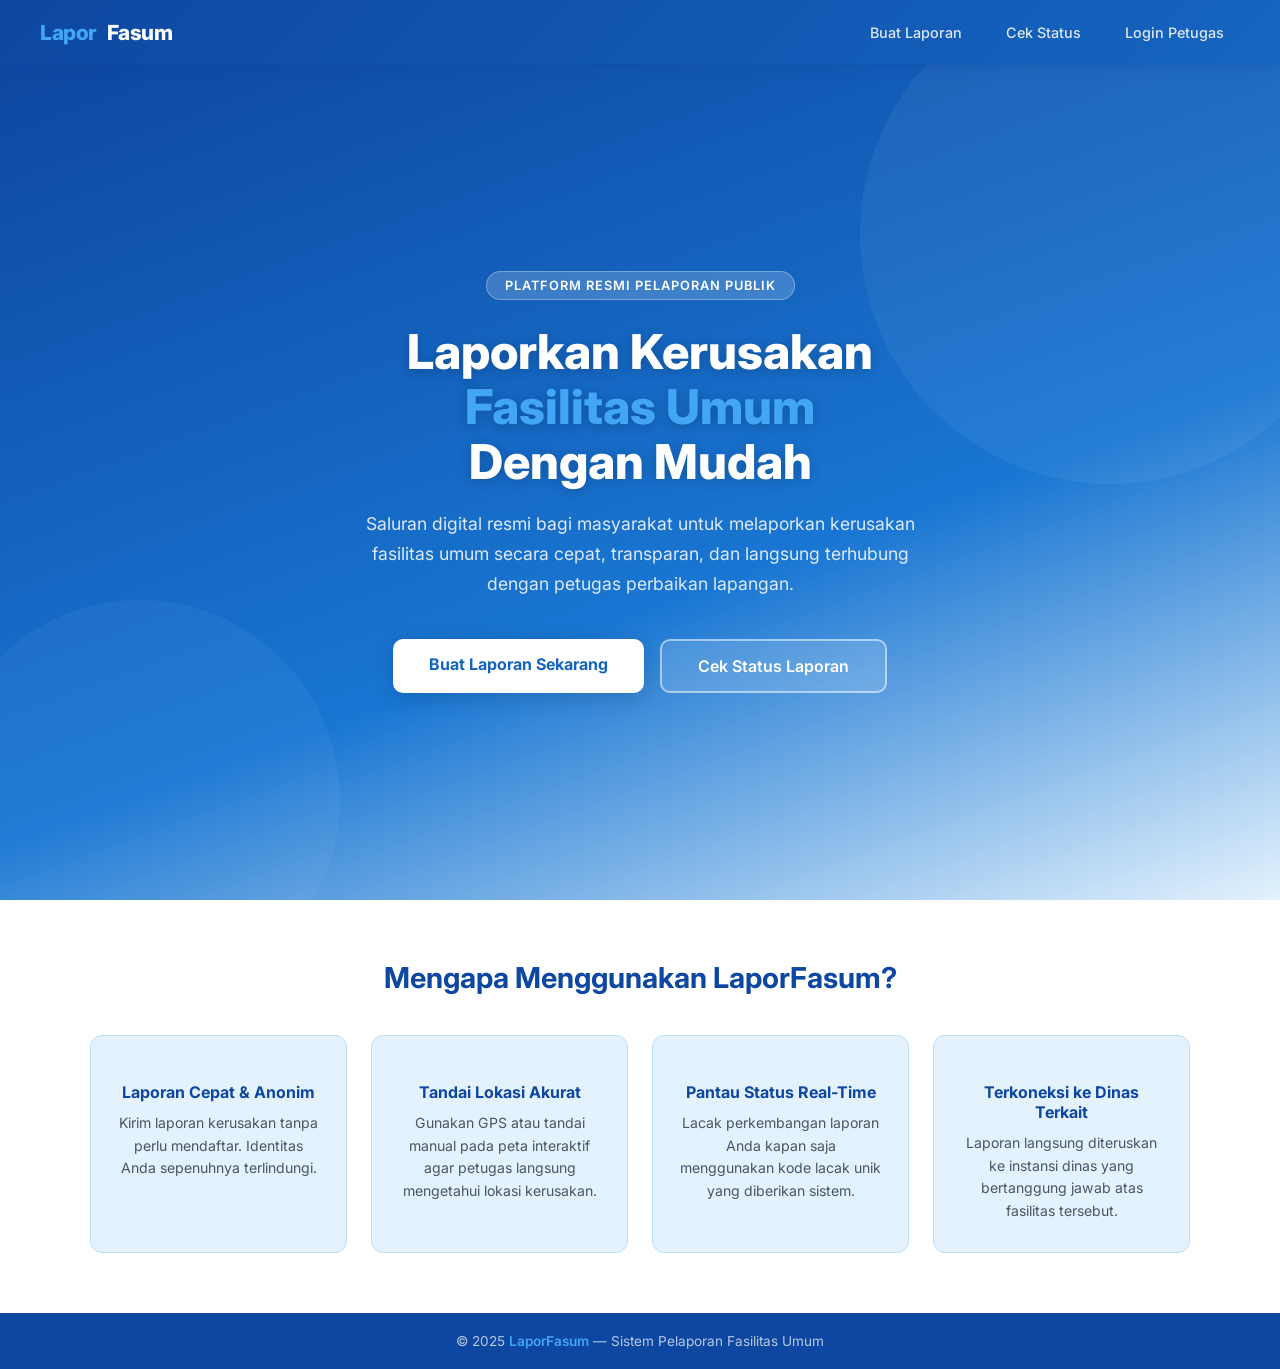
==== commit 9f766345: "tombol kembali" ====
--- a/index.html
+++ b/index.html
@@ -11,7 +11,7 @@
 
     <!-- NAVBAR -->
     <nav class="site-navbar">
-        <a href="index.html" class="brand">&#128205; <span>Lapor</span>Fasum</a>
+        <a href="index.html" class="brand"><span>Lapor</span>Fasum</a>
         <nav>
             <a href="lapor.php">Buat Laporan</a>
             <a href="cek_status.php">Cek Status</a>
@@ -22,12 +22,12 @@
     <!-- HERO -->
     <section class="hero-section">
         <div class="hero-content">
-            <div class="hero-badge">&#127981; Platform Resmi Pelaporan Publik</div>
+            <div class="hero-badge">Platform Resmi Pelaporan Publik</div>
             <h1>Laporkan Kerusakan<br><span>Fasilitas Umum</span><br>Dengan Mudah</h1>
             <p>Saluran digital resmi bagi masyarakat untuk melaporkan kerusakan fasilitas umum secara cepat, transparan, dan langsung terhubung dengan petugas perbaikan lapangan.</p>
             <div class="hero-actions">
-                <a href="lapor.php" class="btn-hero-primary">&#128204; Buat Laporan Sekarang</a>
-                <a href="cek_status.php" class="btn-hero-secondary">&#128269; Cek Status Laporan</a>
+                <a href="lapor.php" class="btn-hero-primary">Buat Laporan Sekarang</a>
+                <a href="cek_status.php" class="btn-hero-secondary">Cek Status Laporan</a>
             </div>
         </div>
     </section>
@@ -37,22 +37,22 @@
         <h2>Mengapa Menggunakan LaporFasum?</h2>
         <div class="feature-grid">
             <div class="feature-card">
-                <div class="feature-icon">&#128276;</div>
+                <div class="feature-icon"></div>
                 <h3>Laporan Cepat & Anonim</h3>
                 <p>Kirim laporan kerusakan tanpa perlu mendaftar. Identitas Anda sepenuhnya terlindungi.</p>
             </div>
             <div class="feature-card">
-                <div class="feature-icon">&#128204;</div>
+                <div class="feature-icon"></div>
                 <h3>Tandai Lokasi Akurat</h3>
                 <p>Gunakan GPS atau tandai manual pada peta interaktif agar petugas langsung mengetahui lokasi kerusakan.</p>
             </div>
             <div class="feature-card">
-                <div class="feature-icon">&#128269;</div>
+                <div class="feature-icon"></div>
                 <h3>Pantau Status Real-Time</h3>
                 <p>Lacak perkembangan laporan Anda kapan saja menggunakan kode lacak unik yang diberikan sistem.</p>
             </div>
             <div class="feature-card">
-                <div class="feature-icon">&#9989;</div>
+                <div class="feature-icon"></div>
                 <h3>Terkoneksi ke Dinas Terkait</h3>
                 <p>Laporan langsung diteruskan ke instansi dinas yang bertanggung jawab atas fasilitas tersebut.</p>
             </div>
--- a/assets/css/style.css
+++ b/assets/css/style.css
@@ -497,6 +497,70 @@
 }
 .site-footer span { color: var(--blue-light); font-weight: 600; }
 
+/* ============ TOOLBAR SEARCH / FILTER / SORT ============ */
+.table-toolbar {
+    display: flex;
+    flex-wrap: wrap;
+    gap: 10px;
+    align-items: center;
+    margin-bottom: 18px;
+}
+.table-toolbar .toolbar-search {
+    flex: 1;
+    min-width: 180px;
+    position: relative;
+}
+.table-toolbar .toolbar-search input {
+    width: 100%;
+    padding: 9px 14px 9px 38px;
+    border: 1.5px solid #c7d9f5;
+    border-radius: 8px;
+    font-size: 0.9rem;
+    background: var(--white);
+    color: var(--gray-text);
+    transition: border-color 0.2s, box-shadow 0.2s;
+    margin-bottom: 0;
+}
+.table-toolbar .toolbar-search input:focus {
+    outline: none;
+    border-color: var(--blue-mid);
+    box-shadow: 0 0 0 3px rgba(25,118,210,0.12);
+}
+.table-toolbar .toolbar-search .search-icon {
+    position: absolute;
+    left: 12px;
+    top: 50%;
+    transform: translateY(-50%);
+    font-size: 0.95rem;
+    color: #90a4ae;
+    pointer-events: none;
+}
+.table-toolbar select.toolbar-select {
+    padding: 9px 14px;
+    border: 1.5px solid #c7d9f5;
+    border-radius: 8px;
+    font-size: 0.9rem;
+    background: var(--white);
+    color: var(--gray-text);
+    cursor: pointer;
+    min-width: 150px;
+    transition: border-color 0.2s, box-shadow 0.2s;
+    margin-bottom: 0;
+    width: auto;
+}
+.table-toolbar select.toolbar-select:focus {
+    outline: none;
+    border-color: var(--blue-mid);
+    box-shadow: 0 0 0 3px rgba(25,118,210,0.12);
+}
+.toolbar-empty-msg {
+    text-align: center;
+    padding: 28px;
+    color: #90a4ae;
+    font-size: 0.92rem;
+    display: none;
+}
+
 /* ============ RESPONSIVE ============ */
 @media (max-width: 768px) {
     .hero-content h1 { font-size: 2rem; }
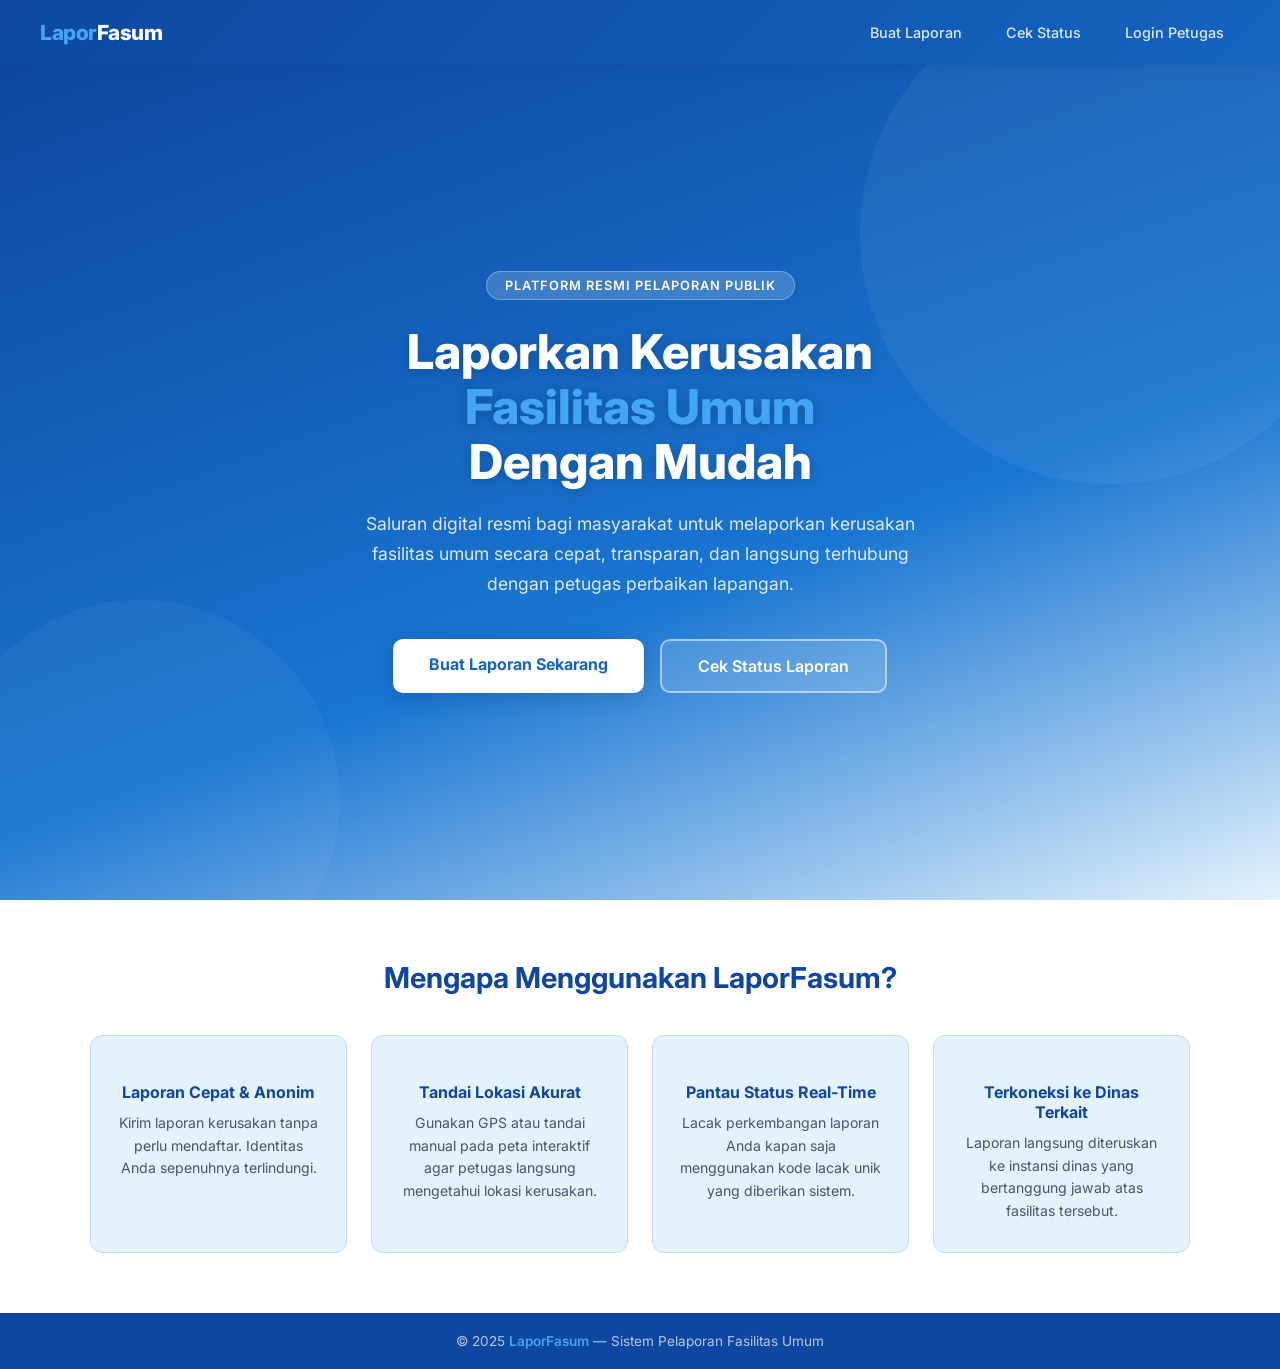
==== commit 1a783e77: "Fix Lapor Fasum jadi LaporFasum, Add Konfirmasi exit akun, dropdown" ====
--- a/index.html
+++ b/index.html
@@ -11,7 +11,7 @@
 
     <!-- NAVBAR -->
     <nav class="site-navbar">
-        <a href="index.html" class="brand"><span>Lapor</span>Fasum</a>
+        <a href="index.html" class="brand"><span class="brand-lapor">Lapor</span><span class="brand-fasum">Fasum</span></a>
         <nav>
             <a href="lapor.php">Buat Laporan</a>
             <a href="cek_status.php">Cek Status</a>
--- a/assets/css/style.css
+++ b/assets/css/style.css
@@ -8,22 +8,23 @@
 }
 
 :root {
-    --blue-dark:   #0d47a1;
-    --blue-main:   #1565c0;
-    --blue-mid:    #1976d2;
-    --blue-light:  #42a5f5;
-    --blue-pale:   #e3f2fd;
-    --blue-bg:     #f0f6ff;
-    --white:       #ffffff;
-    --gray-text:   #4a5568;
-    --gray-light:  #edf2f7;
-    --shadow-sm:   0 2px 8px rgba(21,101,192,0.10);
-    --shadow-md:   0 4px 20px rgba(21,101,192,0.15);
-    --radius:      12px;
-}
-
-html, body {
-    min-height: 100%;
+    --blue-dark: #0d47a1;
+    --blue-main: #1565c0;
+    --blue-mid: #1976d2;
+    --blue-light: #42a5f5;
+    --blue-pale: #e3f2fd;
+    --blue-bg: #f0f6ff;
+    --white: #ffffff;
+    --gray-text: #4a5568;
+    --gray-light: #edf2f7;
+    --shadow-sm: 0 2px 8px rgba(21, 101, 192, 0.10);
+    --shadow-md: 0 4px 20px rgba(21, 101, 192, 0.15);
+    --radius: 12px;
+}
+
+html,
+body {
+    min-height: 100vh;
     background: var(--blue-bg);
     color: var(--gray-text);
 }
@@ -48,22 +49,31 @@
     position: sticky;
     top: 0;
     z-index: 100;
-    box-shadow: 0 2px 12px rgba(13,71,161,0.25);
-}
+    box-shadow: 0 2px 12px rgba(13, 71, 161, 0.25);
+}
+
 .site-navbar .brand {
     font-size: 1.3rem;
     font-weight: 800;
     color: #fff;
     text-decoration: none;
     letter-spacing: -0.5px;
+}
+.site-navbar .brand .brand-lapor {
+    color: var(--blue-light);
+}
+
+.site-navbar .brand .brand-fasum {
+    color: #ffffff;
+}
+.site-navbar nav {
     display: flex;
+    gap: 12px;
     align-items: center;
-    gap: 10px;
-}
-.site-navbar .brand span { color: var(--blue-light); }
-.site-navbar nav { display: flex; gap: 12px; align-items: center; }
+}
+
 .site-navbar nav a {
-    color: rgba(255,255,255,0.85);
+    color: rgba(255, 255, 255, 0.85);
     text-decoration: none;
     font-size: 0.9rem;
     font-weight: 500;
@@ -71,8 +81,16 @@
     border-radius: 8px;
     transition: all 0.2s;
 }
-.site-navbar nav a:hover { background: rgba(255,255,255,0.15); color: #fff; }
-.site-navbar nav a.active { background: rgba(255,255,255,0.2); color: #fff; }
+
+.site-navbar nav a:hover {
+    background: rgba(255, 255, 255, 0.15);
+    color: #fff;
+}
+
+.site-navbar nav a.active {
+    background: rgba(255, 255, 255, 0.2);
+    color: #fff;
+}
 
 /* ============ HERO SECTION (index.html) ============ */
 .hero-section {
@@ -86,31 +104,39 @@
     position: relative;
     overflow: hidden;
 }
+
 .hero-section::before {
     content: '';
     position: absolute;
-    top: -80px; right: -80px;
-    width: 500px; height: 500px;
+    top: -80px;
+    right: -80px;
+    width: 500px;
+    height: 500px;
     border-radius: 50%;
-    background: rgba(255,255,255,0.05);
-}
+    background: rgba(255, 255, 255, 0.05);
+}
+
 .hero-section::after {
     content: '';
     position: absolute;
-    bottom: -100px; left: -60px;
-    width: 400px; height: 400px;
+    bottom: -100px;
+    left: -60px;
+    width: 400px;
+    height: 400px;
     border-radius: 50%;
-    background: rgba(255,255,255,0.04);
-}
+    background: rgba(255, 255, 255, 0.04);
+}
+
 .hero-content {
     max-width: 800px;
     text-align: center;
     position: relative;
     z-index: 2;
 }
+
 .hero-badge {
     display: inline-block;
-    background: rgba(255,255,255,0.18);
+    background: rgba(255, 255, 255, 0.18);
     color: #fff;
     font-size: 0.8rem;
     font-weight: 600;
@@ -119,27 +145,39 @@
     margin-bottom: 24px;
     letter-spacing: 1px;
     text-transform: uppercase;
-    border: 1px solid rgba(255,255,255,0.3);
-}
+    border: 1px solid rgba(255, 255, 255, 0.3);
+}
+
 .hero-content h1 {
     font-size: 3rem;
     font-weight: 800;
     color: #fff;
     line-height: 1.15;
     margin-bottom: 20px;
-    text-shadow: 0 2px 12px rgba(0,0,0,0.2);
-}
-.hero-content h1 span { color: var(--blue-light); }
+    text-shadow: 0 2px 12px rgba(0, 0, 0, 0.2);
+}
+
+.hero-content h1 span {
+    color: var(--blue-light);
+}
+
 .hero-content p {
     font-size: 1.1rem;
-    color: rgba(255,255,255,0.85);
+    color: rgba(255, 255, 255, 0.85);
     line-height: 1.7;
     margin-bottom: 40px;
     max-width: 600px;
     margin-left: auto;
     margin-right: auto;
 }
-.hero-actions { display: flex; gap: 16px; justify-content: center; flex-wrap: wrap; }
+
+.hero-actions {
+    display: flex;
+    gap: 16px;
+    justify-content: center;
+    flex-wrap: wrap;
+}
+
 .btn-hero-primary {
     background: #fff;
     color: var(--blue-main);
@@ -149,26 +187,29 @@
     font-size: 1rem;
     text-decoration: none;
     transition: all 0.3s;
-    box-shadow: 0 4px 20px rgba(0,0,0,0.15);
-}
+    box-shadow: 0 4px 20px rgba(0, 0, 0, 0.15);
+}
+
 .btn-hero-primary:hover {
     transform: translateY(-2px);
-    box-shadow: 0 8px 30px rgba(0,0,0,0.2);
+    box-shadow: 0 8px 30px rgba(0, 0, 0, 0.2);
     background: var(--blue-pale);
 }
+
 .btn-hero-secondary {
-    background: rgba(255,255,255,0.15);
+    background: rgba(255, 255, 255, 0.15);
     color: #fff;
     padding: 15px 36px;
     border-radius: 10px;
     font-weight: 600;
     font-size: 1rem;
     text-decoration: none;
-    border: 2px solid rgba(255,255,255,0.5);
+    border: 2px solid rgba(255, 255, 255, 0.5);
     transition: all 0.3s;
 }
+
 .btn-hero-secondary:hover {
-    background: rgba(255,255,255,0.25);
+    background: rgba(255, 255, 255, 0.25);
     transform: translateY(-2px);
 }
 
@@ -178,6 +219,7 @@
     padding: 60px 40px;
     background: var(--white);
 }
+
 .features-section h2 {
     text-align: center;
     font-size: 1.8rem;
@@ -185,6 +227,7 @@
     color: var(--blue-dark);
     margin-bottom: 40px;
 }
+
 .feature-grid {
     display: grid;
     grid-template-columns: repeat(auto-fit, minmax(250px, 1fr));
@@ -192,6 +235,7 @@
     max-width: 1100px;
     margin: 0 auto;
 }
+
 .feature-card {
     background: var(--blue-pale);
     border-radius: var(--radius);
@@ -200,10 +244,29 @@
     border: 1px solid #bbdefb;
     transition: transform 0.3s, box-shadow 0.3s;
 }
-.feature-card:hover { transform: translateY(-4px); box-shadow: var(--shadow-md); }
-.feature-icon { font-size: 2.5rem; margin-bottom: 16px; }
-.feature-card h3 { font-size: 1rem; font-weight: 700; color: var(--blue-dark); margin-bottom: 10px; }
-.feature-card p { font-size: 0.88rem; color: var(--gray-text); line-height: 1.6; }
+
+.feature-card:hover {
+    transform: translateY(-4px);
+    box-shadow: var(--shadow-md);
+}
+
+.feature-icon {
+    font-size: 2.5rem;
+    margin-bottom: 16px;
+}
+
+.feature-card h3 {
+    font-size: 1rem;
+    font-weight: 700;
+    color: var(--blue-dark);
+    margin-bottom: 10px;
+}
+
+.feature-card p {
+    font-size: 0.88rem;
+    color: var(--gray-text);
+    line-height: 1.6;
+}
 
 /* ============ PAGE WRAPPER (non-hero pages) ============ */
 .page-wrapper {
@@ -213,14 +276,26 @@
     display: flex;
     flex-direction: column;
 }
+
 .page-header {
     width: 100%;
     background: linear-gradient(135deg, var(--blue-dark), var(--blue-mid));
     padding: 40px;
     color: #fff;
 }
-.page-header h1 { font-size: 1.8rem; font-weight: 800; color: #fff; margin-bottom: 6px; }
-.page-header p { font-size: 0.9rem; color: rgba(255,255,255,0.8); margin: 0; }
+
+.page-header h1 {
+    font-size: 1.8rem;
+    font-weight: 800;
+    color: #fff;
+    margin-bottom: 6px;
+}
+
+.page-header p {
+    font-size: 0.9rem;
+    color: rgba(255, 255, 255, 0.8);
+    margin: 0;
+}
 
 .page-body {
     width: 100%;
@@ -229,6 +304,7 @@
     max-width: 1200px;
     margin: 0 auto;
 }
+
 .page-body-narrow {
     max-width: 800px;
     margin: 0 auto;
@@ -245,6 +321,7 @@
     padding: 28px;
     margin-bottom: 24px;
 }
+
 .card-title {
     font-size: 1rem;
     font-weight: 700;
@@ -265,9 +342,18 @@
     padding: 36px;
     margin: 30px auto;
 }
-.admin-container   { max-width: 1100px; }
-.admin-detail-container { max-width: 900px; }
-.petugas-container { max-width: 900px; }
+
+.admin-container {
+    max-width: 1100px;
+}
+
+.admin-detail-container {
+    max-width: 900px;
+}
+
+.petugas-container {
+    max-width: 900px;
+}
 
 /* Pages that still use body flex-center */
 body.page-centered {
@@ -279,8 +365,18 @@
 }
 
 /* ============ FORM ============ */
-.form-group { margin-bottom: 22px; text-align: left; }
-label { display: block; margin-bottom: 8px; font-weight: 600; color: var(--blue-dark); font-size: 0.9rem; }
+.form-group {
+    margin-bottom: 22px;
+    text-align: left;
+}
+
+label {
+    display: block;
+    margin-bottom: 8px;
+    font-weight: 600;
+    color: var(--blue-dark);
+    font-size: 0.9rem;
+}
 
 input[type="text"],
 input[type="password"],
@@ -299,15 +395,19 @@
     color: var(--gray-text);
     transition: border-color 0.2s, box-shadow 0.2s;
 }
+
 input[type="text"]:focus,
 input[type="password"]:focus,
 textarea:focus,
 select:focus {
     outline: none;
     border-color: var(--blue-mid);
-    box-shadow: 0 0 0 3px rgba(25,118,210,0.12);
-}
-textarea { resize: vertical; }
+    box-shadow: 0 0 0 3px rgba(25, 118, 210, 0.12);
+}
+
+textarea {
+    resize: vertical;
+}
 
 /* ============ BUTTONS ============ */
 .btn {
@@ -325,43 +425,210 @@
     cursor: pointer;
     width: 100%;
     text-align: center;
-    box-shadow: 0 4px 14px rgba(21,101,192,0.3);
-}
-.btn:hover { transform: translateY(-1px); box-shadow: 0 6px 20px rgba(21,101,192,0.4); filter: brightness(1.07); }
-
-.btn-logout { background: #e74c3c; color: white; padding: 8px 16px; text-decoration: none; border-radius: 8px; font-size: 0.88rem; font-weight: 600; transition: all 0.2s; }
-.btn-logout:hover { background: #c0392b; }
-
-.btn-detail { background: var(--blue-main); padding: 7px 14px; font-size: 0.85rem; color: white; text-decoration: none; border-radius: 7px; display: inline-block; text-align: center; font-weight: 600; transition: all 0.2s; }
-.btn-detail:hover { background: var(--blue-dark); }
-
-.btn-hapus { background: #e74c3c; color: white; padding: 6px 12px; border-radius: 7px; text-decoration: none; font-size: 0.82rem; font-weight: 700; margin-left: 6px; transition: all 0.2s; }
-.btn-hapus:hover { background: #c0392b; }
-
-.btn-map { background: #f39c12; color: white; padding: 7px 14px; border-radius: 7px; text-decoration: none; font-size: 0.85rem; display: inline-block; margin-top: 8px; margin-bottom: 10px; font-weight: 600; transition: all 0.2s; }
-.btn-map:hover { background: #d35400; }
-
-.btn-terima, .btn-selesai { background: linear-gradient(135deg,#2ecc71,#27ae60); color: white; width: 100%; border: none; cursor: pointer; padding: 12px; border-radius: 8px; font-weight: 700; margin-top: 10px; transition: all 0.2s; box-shadow: 0 4px 12px rgba(46,204,113,0.3); }
-.btn-terima:hover, .btn-selesai:hover { filter: brightness(1.08); transform: translateY(-1px); }
-
-.btn-tolak { background: linear-gradient(135deg,#e74c3c,#c0392b); color: white; width: 100%; border: none; cursor: pointer; padding: 12px; border-radius: 8px; font-weight: 700; margin-top: 10px; transition: all 0.2s; }
-.btn-tolak:hover { filter: brightness(1.08); transform: translateY(-1px); }
-
-.btn-update { background: linear-gradient(135deg, var(--blue-mid), var(--blue-main)); color: white; width: 100%; border: none; cursor: pointer; padding: 11px; border-radius: 8px; font-weight: 700; margin-top: 10px; transition: all 0.2s; }
-.btn-update:hover { filter: brightness(1.08); }
-
-.btn-kembali, .back-link { display: inline-block; background: var(--gray-light); color: #555; margin-top: 20px; padding: 10px 22px; text-decoration: none; border-radius: 8px; font-weight: 600; font-size: 0.9rem; transition: all 0.2s; border: 1px solid #ddd; }
-.btn-kembali:hover, .back-link:hover { background: #d1d5db; text-decoration: none; }
-
-.btn-notif { background: #f39c12; color: white; border: none; padding: 8px 16px; border-radius: 8px; cursor: pointer; font-weight: 700; margin-right: 10px; font-size: 0.88rem; transition: all 0.2s; }
-.btn-notif:hover { background: #e67e22; }
-
-.btn-group { display: flex; gap: 15px; margin-top: 15px; }
-.btn-gps { background: linear-gradient(135deg,#2ecc71,#27ae60); color: white; padding: 11px 15px; border: none; border-radius: 8px; cursor: pointer; margin-bottom: 12px; width: 100%; font-weight: 700; font-size: 0.95rem; transition: all 0.2s; }
-.btn-gps:hover { filter: brightness(1.08); }
+    box-shadow: 0 4px 14px rgba(21, 101, 192, 0.3);
+}
+
+.btn:hover {
+    transform: translateY(-1px);
+    box-shadow: 0 6px 20px rgba(21, 101, 192, 0.4);
+    filter: brightness(1.07);
+}
+
+.btn-logout {
+    background: #e74c3c;
+    color: white;
+    padding: 8px 16px;
+    text-decoration: none;
+    border-radius: 8px;
+    font-size: 0.88rem;
+    font-weight: 600;
+    transition: all 0.2s;
+}
+
+.btn-logout:hover {
+    background: #c0392b;
+}
+
+.btn-detail {
+    background: var(--blue-main);
+    padding: 7px 14px;
+    font-size: 0.85rem;
+    color: white;
+    text-decoration: none;
+    border-radius: 7px;
+    display: inline-block;
+    text-align: center;
+    font-weight: 600;
+    transition: all 0.2s;
+}
+
+.btn-detail:hover {
+    background: var(--blue-dark);
+}
+
+.btn-hapus {
+    background: #e74c3c;
+    color: white;
+    padding: 6px 12px;
+    border-radius: 7px;
+    text-decoration: none;
+    font-size: 0.82rem;
+    font-weight: 700;
+    margin-left: 6px;
+    transition: all 0.2s;
+}
+
+.btn-hapus:hover {
+    background: #c0392b;
+}
+
+.btn-map {
+    background: #f39c12;
+    color: white;
+    padding: 7px 14px;
+    border-radius: 7px;
+    text-decoration: none;
+    font-size: 0.85rem;
+    display: inline-block;
+    margin-top: 8px;
+    margin-bottom: 10px;
+    font-weight: 600;
+    transition: all 0.2s;
+}
+
+.btn-map:hover {
+    background: #d35400;
+}
+
+.btn-terima,
+.btn-selesai {
+    background: linear-gradient(135deg, #2ecc71, #27ae60);
+    color: white;
+    width: 100%;
+    border: none;
+    cursor: pointer;
+    padding: 12px;
+    border-radius: 8px;
+    font-weight: 700;
+    margin-top: 10px;
+    transition: all 0.2s;
+    box-shadow: 0 4px 12px rgba(46, 204, 113, 0.3);
+}
+
+.btn-terima:hover,
+.btn-selesai:hover {
+    filter: brightness(1.08);
+    transform: translateY(-1px);
+}
+
+.btn-tolak {
+    background: linear-gradient(135deg, #e74c3c, #c0392b);
+    color: white;
+    width: 100%;
+    border: none;
+    cursor: pointer;
+    padding: 12px;
+    border-radius: 8px;
+    font-weight: 700;
+    margin-top: 10px;
+    transition: all 0.2s;
+}
+
+.btn-tolak:hover {
+    filter: brightness(1.08);
+    transform: translateY(-1px);
+}
+
+.btn-update {
+    background: linear-gradient(135deg, var(--blue-mid), var(--blue-main));
+    color: white;
+    width: 100%;
+    border: none;
+    cursor: pointer;
+    padding: 11px;
+    border-radius: 8px;
+    font-weight: 700;
+    margin-top: 10px;
+    transition: all 0.2s;
+}
+
+.btn-update:hover {
+    filter: brightness(1.08);
+}
+
+.btn-kembali,
+.back-link {
+    display: inline-block;
+    background: var(--gray-light);
+    color: #555;
+    margin-top: 20px;
+    padding: 10px 22px;
+    text-decoration: none;
+    border-radius: 8px;
+    font-weight: 600;
+    font-size: 0.9rem;
+    transition: all 0.2s;
+    border: 1px solid #ddd;
+}
+
+.btn-kembali:hover,
+.back-link:hover {
+    background: #d1d5db;
+    text-decoration: none;
+}
+
+.btn-notif {
+    background: #f39c12;
+    color: white;
+    border: none;
+    padding: 8px 16px;
+    border-radius: 8px;
+    cursor: pointer;
+    font-weight: 700;
+    margin-right: 10px;
+    font-size: 0.88rem;
+    transition: all 0.2s;
+}
+
+.btn-notif:hover {
+    background: #e67e22;
+}
+
+.btn-group {
+    display: flex;
+    gap: 15px;
+    margin-top: 15px;
+}
+
+.btn-group .btn-tolak,
+.btn-group .btn-terima,
+.btn-group .btn-update {
+    flex: 1;
+    width: auto;
+    margin-top: 0;
+}
+
+.btn-gps {
+    background: linear-gradient(135deg, #2ecc71, #27ae60);
+    color: white;
+    padding: 11px 15px;
+    border: none;
+    border-radius: 8px;
+    cursor: pointer;
+    margin-bottom: 12px;
+    width: 100%;
+    font-weight: 700;
+    font-size: 0.95rem;
+    transition: all 0.2s;
+}
+
+.btn-gps:hover {
+    filter: brightness(1.08);
+}
 
 /* ============ HEADER BAR (admin/petugas pages) ============ */
-.header-admin, .header-petugas {
+.header-admin,
+.header-petugas {
     display: flex;
     justify-content: space-between;
     align-items: center;
@@ -371,16 +638,48 @@
     flex-wrap: wrap;
     gap: 12px;
 }
-.header-admin h1, .header-petugas h1 { color: var(--blue-dark); font-size: 1.5rem; }
+
+.header-admin h1,
+.header-petugas h1 {
+    color: var(--blue-dark);
+    font-size: 1.5rem;
+}
 
 /* ============ TABLE ============ */
-table { width: 100%; border-collapse: collapse; margin-top: 8px; }
-th, td { padding: 13px 14px; text-align: left; border-bottom: 1px solid #dbeafe; font-size: 0.9rem; }
-th { background: var(--blue-pale); color: var(--blue-dark); font-weight: 700; font-size: 0.85rem; text-transform: uppercase; letter-spacing: 0.4px; }
-tr:hover td { background: #f0f6ff; }
+table {
+    width: 100%;
+    border-collapse: collapse;
+    margin-top: 8px;
+}
+
+th,
+td {
+    padding: 13px 14px;
+    text-align: left;
+    border-bottom: 1px solid #dbeafe;
+    font-size: 0.9rem;
+}
+
+th {
+    background: var(--blue-pale);
+    color: var(--blue-dark);
+    font-weight: 700;
+    font-size: 0.85rem;
+    text-transform: uppercase;
+    letter-spacing: 0.4px;
+}
+
+tr:hover td {
+    background: #f0f6ff;
+}
 
 /* ============ BADGE ============ */
-.badge, .badge-kuning, .badge-biru, .badge-oranye, .badge-hijau, .badge-merah {
+.badge,
+.badge-kuning,
+.badge-biru,
+.badge-oranye,
+.badge-hijau,
+.badge-merah {
     padding: 5px 13px;
     border-radius: 20px;
     color: white;
@@ -389,14 +688,31 @@
     display: inline-block;
     white-space: nowrap;
 }
-.badge-kuning { background: #f1c40f; color: #333; }
-.badge-biru   { background: var(--blue-mid); }
-.badge-oranye { background: #e67e22; }
-.badge-hijau  { background: #2ecc71; }
-.badge-merah  { background: #e74c3c; }
+
+.badge-kuning {
+    background: #f1c40f;
+    color: #333;
+}
+
+.badge-biru {
+    background: var(--blue-mid);
+}
+
+.badge-oranye {
+    background: #e67e22;
+}
+
+.badge-hijau {
+    background: #2ecc71;
+}
+
+.badge-merah {
+    background: #e74c3c;
+}
 
 /* ============ DETAIL BOX ============ */
-.detail-box, .task-card {
+.detail-box,
+.task-card {
     background: var(--white);
     padding: 24px;
     border-radius: var(--radius);
@@ -405,8 +721,19 @@
     margin-bottom: 24px;
     box-shadow: var(--shadow-sm);
 }
-.detail-item { margin-bottom: 16px; }
-.detail-item strong { display: block; color: var(--blue-dark); margin-bottom: 4px; font-size: 0.85rem; text-transform: uppercase; letter-spacing: 0.4px; }
+
+.detail-item {
+    margin-bottom: 16px;
+}
+
+.detail-item strong {
+    display: block;
+    color: var(--blue-dark);
+    margin-bottom: 4px;
+    font-size: 0.85rem;
+    text-transform: uppercase;
+    letter-spacing: 0.4px;
+}
 
 .action-box {
     background: var(--white);
@@ -417,85 +744,408 @@
     margin-bottom: 20px;
     box-shadow: var(--shadow-sm);
 }
-.proof-section { background: var(--blue-pale); padding: 16px; border-radius: 8px; border: 1px dashed var(--blue-mid); margin-top: 15px; }
-.section-title { text-align: left; margin-bottom: 15px; color: var(--blue-dark); border-left: 4px solid var(--blue-mid); padding-left: 10px; font-weight: 700; }
+
+.proof-section {
+    background: var(--blue-pale);
+    padding: 16px;
+    border-radius: 8px;
+    border: 1px dashed var(--blue-mid);
+    margin-top: 15px;
+}
+
+.section-title {
+    text-align: left;
+    margin-bottom: 15px;
+    color: var(--blue-dark);
+    border-left: 4px solid var(--blue-mid);
+    padding-left: 10px;
+    font-weight: 700;
+}
 
 /* ============ FOTO ============ */
-.foto-laporan { max-width: 100%; height: auto; border-radius: 8px; margin-top: 10px; border: 2px solid #dbeafe; }
-.foto-grid { display: grid; grid-template-columns: 1fr 1fr; gap: 20px; margin-top: 15px; }
-.foto-box { background: var(--blue-pale); padding: 15px; border-radius: 8px; border: 1px dashed #90caf9; text-align: center; }
-.foto-box span { display: block; font-weight: 700; margin-bottom: 10px; color: var(--blue-dark); font-size: 0.85rem; }
+.foto-laporan {
+    max-width: 100%;
+    height: auto;
+    border-radius: 8px;
+    margin-top: 10px;
+    border: 2px solid #dbeafe;
+}
+
+.foto-grid {
+    display: grid;
+    grid-template-columns: 1fr 1fr;
+    gap: 20px;
+    margin-top: 15px;
+}
+
+.foto-box {
+    background: var(--blue-pale);
+    padding: 15px;
+    border-radius: 8px;
+    border: 1px dashed #90caf9;
+    text-align: center;
+}
+
+.foto-box span {
+    display: block;
+    font-weight: 700;
+    margin-bottom: 10px;
+    color: var(--blue-dark);
+    font-size: 0.85rem;
+}
 
 /* ============ MODAL ============ */
-.modal { display: none; position: fixed; z-index: 1000; left: 0; top: 0; width: 100%; height: 100%; background: rgba(0,0,0,0.55); }
-.modal-content { background: var(--white); margin: 8vh auto; padding: 28px; border-radius: var(--radius); width: 90%; max-width: 520px; max-height: 78vh; overflow-y: auto; box-shadow: 0 8px 40px rgba(13,71,161,0.25); }
-.close-btn { float: right; font-size: 24px; font-weight: bold; cursor: pointer; color: #aaa; margin-top: -8px; margin-right: -5px; }
-.close-btn:hover { color: #e74c3c; }
+.modal {
+    display: none;
+    position: fixed;
+    z-index: 1000;
+    left: 0;
+    top: 0;
+    width: 100%;
+    height: 100%;
+    background: rgba(0, 0, 0, 0.55);
+}
+
+.modal-content {
+    background: var(--white);
+    margin: 8vh auto;
+    padding: 28px;
+    border-radius: var(--radius);
+    width: 90%;
+    max-width: 520px;
+    max-height: 78vh;
+    overflow-y: auto;
+    box-shadow: 0 8px 40px rgba(13, 71, 161, 0.25);
+}
+
+.close-btn {
+    float: right;
+    font-size: 24px;
+    font-weight: bold;
+    cursor: pointer;
+    color: #aaa;
+    margin-top: -8px;
+    margin-right: -5px;
+}
+
+.close-btn:hover {
+    color: #e74c3c;
+}
 
 /* ============ NOTIF ============ */
-.notif-item { border-bottom: 1px solid var(--blue-pale); padding: 14px 0; text-align: left; }
-.notif-item:last-child { border-bottom: none; }
-.notif-time { font-size: 0.78em; color: #90a4ae; display: block; margin-bottom: 4px; }
-.notif-title { color: var(--blue-dark); font-weight: 700; font-size: 0.9rem; }
-.notif-msg { color: #e74c3c; font-style: italic; margin-top: 5px; margin-bottom: 0; font-size: 0.9em; }
+.notif-item {
+    border-bottom: 1px solid var(--blue-pale);
+    padding: 14px 0;
+    text-align: left;
+}
+
+.notif-item:last-child {
+    border-bottom: none;
+}
+
+.notif-time {
+    font-size: 0.78em;
+    color: #90a4ae;
+    display: block;
+    margin-bottom: 4px;
+}
+
+.notif-title {
+    color: var(--blue-dark);
+    font-weight: 700;
+    font-size: 0.9rem;
+}
+
+.notif-msg {
+    color: #e74c3c;
+    font-style: italic;
+    margin-top: 5px;
+    margin-bottom: 0;
+    font-size: 0.9em;
+}
 
 /* ============ PROFILE ============ */
-.foto-profil-kecil { width: 48px; height: 48px; border-radius: 50%; object-fit: cover; border: 2px solid var(--blue-light); }
-.text-username { color: #7f8c8d; font-size: 0.85em; font-family: monospace; }
-.role-badge { font-size: 0.75em; padding: 2px 9px; border-radius: 10px; text-transform: uppercase; font-weight: 700; }
-.role-admin   { background: #ebf5ff; color: #1565c0; border: 1px solid #1565c0; }
-.role-petugas { background: #f0fdf4; color: #16a34a; border: 1px solid #16a34a; }
-
-.profil-wrapper { background: var(--white); border: 1px solid #dbeafe; border-radius: var(--radius); padding: 30px; margin-bottom: 25px; box-shadow: var(--shadow-sm); }
-.profil-header { text-align: center; border-bottom: 2px dashed var(--blue-pale); padding-bottom: 25px; margin-bottom: 25px; }
-.bingkai-foto { width: 160px; height: 160px; margin: 0 auto 15px; border-radius: 50%; padding: 5px; border: 4px solid var(--blue-mid); background: var(--blue-pale); }
-.foto-profil-presisi { width: 100%; height: 100%; border-radius: 50%; object-fit: cover; display: block; }
-.profil-nama { font-size: 1.6em; color: var(--blue-dark); margin-bottom: 8px; margin-top: 0; font-weight: 800; }
-
-.info-grid-2 { display: grid; grid-template-columns: 1fr 1fr; gap: 15px; }
-.info-box { background: var(--blue-pale); padding: 15px; border-radius: 8px; border: 1px solid #bbdefb; text-align: left; }
-.info-label { display: block; font-size: 0.82em; color: #546e7a; margin-bottom: 5px; text-transform: uppercase; letter-spacing: 0.5px; font-weight: 600; }
-.info-value { font-size: 1.05em; font-weight: 700; color: var(--blue-dark); }
-
-.stat-container { display: flex; gap: 15px; margin-top: 15px; }
-.stat-card { flex: 1; background: var(--blue-pale); border: 1px solid #bbdefb; padding: 20px 15px; border-radius: 8px; text-align: center; }
-.stat-angka { display: block; font-size: 2em; font-weight: 800; color: var(--blue-main); line-height: 1; margin-bottom: 5px; }
-.stat-teks { font-size: 0.82em; font-weight: 700; color: #546e7a; text-transform: uppercase; letter-spacing: 0.5px; }
-
-.profile-card { text-align: center; padding: 30px; }
-.foto-profil-besar { width: 150px; height: 150px; border-radius: 50%; object-fit: cover; border: 4px solid var(--blue-mid); margin-bottom: 20px; }
-.info-grid { display: grid; grid-template-columns: 1fr 1fr; gap: 20px; margin-top: 20px; text-align: left; }
-.stat-box { background: var(--blue-pale); padding: 15px; border-radius: 8px; text-align: center; border: 1px solid #bbdefb; }
-.stat-num { font-size: 1.5em; font-weight: 800; color: var(--blue-dark); display: block; }
-.stat-label { font-size: 0.85em; color: #7f8c8d; }
-
-.table-pengajuan { width: 100%; border-collapse: collapse; margin-bottom: 15px; font-size: 0.93em; }
-.table-pengajuan th, .table-pengajuan td { padding: 10px; border: 1px solid #dbeafe; text-align: left; }
-.table-pengajuan th { background: var(--blue-pale); color: var(--blue-dark); font-weight: 700; }
-.form-section { text-align: left; margin-bottom: 30px; padding: 22px; border: 1px solid #dbeafe; border-radius: var(--radius); background: var(--white); }
-.info-pending { background: #fff9db; padding: 15px; border-radius: 8px; font-size: 0.9em; color: #856404; margin-bottom: 20px; border: 1px solid #ffeeba; }
-.foto-preview { width: 90px; height: 90px; border-radius: 50%; object-fit: cover; border: 3px solid var(--blue-mid); }
-.flex-upload { display: flex; align-items: center; gap: 20px; }
+.foto-profil-kecil {
+    width: 48px;
+    height: 48px;
+    border-radius: 50%;
+    object-fit: cover;
+    border: 2px solid var(--blue-light);
+}
+
+.text-username {
+    color: #7f8c8d;
+    font-size: 0.85em;
+    font-family: monospace;
+}
+
+.role-badge {
+    font-size: 0.75em;
+    padding: 2px 9px;
+    border-radius: 10px;
+    text-transform: uppercase;
+    font-weight: 700;
+}
+
+.role-admin {
+    background: #ebf5ff;
+    color: #1565c0;
+    border: 1px solid #1565c0;
+}
+
+.role-petugas {
+    background: #f0fdf4;
+    color: #16a34a;
+    border: 1px solid #16a34a;
+}
+
+.profil-wrapper {
+    background: var(--white);
+    border: 1px solid #dbeafe;
+    border-radius: var(--radius);
+    padding: 30px;
+    margin-bottom: 25px;
+    box-shadow: var(--shadow-sm);
+}
+
+.profil-header {
+    text-align: center;
+    border-bottom: 2px dashed var(--blue-pale);
+    padding-bottom: 25px;
+    margin-bottom: 25px;
+}
+
+.bingkai-foto {
+    width: 160px;
+    height: 160px;
+    margin: 0 auto 15px;
+    border-radius: 50%;
+    padding: 5px;
+    border: 4px solid var(--blue-mid);
+    background: var(--blue-pale);
+}
+
+.foto-profil-presisi {
+    width: 100%;
+    height: 100%;
+    border-radius: 50%;
+    object-fit: cover;
+    display: block;
+}
+
+.profil-nama {
+    font-size: 1.6em;
+    color: var(--blue-dark);
+    margin-bottom: 8px;
+    margin-top: 0;
+    font-weight: 800;
+}
+
+.info-grid-2 {
+    display: grid;
+    grid-template-columns: 1fr 1fr;
+    gap: 15px;
+}
+
+.info-box {
+    background: var(--blue-pale);
+    padding: 15px;
+    border-radius: 8px;
+    border: 1px solid #bbdefb;
+    text-align: left;
+}
+
+.info-label {
+    display: block;
+    font-size: 0.82em;
+    color: #546e7a;
+    margin-bottom: 5px;
+    text-transform: uppercase;
+    letter-spacing: 0.5px;
+    font-weight: 600;
+}
+
+.info-value {
+    font-size: 1.05em;
+    font-weight: 700;
+    color: var(--blue-dark);
+}
+
+.stat-container {
+    display: flex;
+    gap: 15px;
+    margin-top: 15px;
+}
+
+.stat-card {
+    flex: 1;
+    background: var(--blue-pale);
+    border: 1px solid #bbdefb;
+    padding: 20px 15px;
+    border-radius: 8px;
+    text-align: center;
+}
+
+.stat-angka {
+    display: block;
+    font-size: 2em;
+    font-weight: 800;
+    color: var(--blue-main);
+    line-height: 1;
+    margin-bottom: 5px;
+}
+
+.stat-teks {
+    font-size: 0.82em;
+    font-weight: 700;
+    color: #546e7a;
+    text-transform: uppercase;
+    letter-spacing: 0.5px;
+}
+
+.profile-card {
+    text-align: center;
+    padding: 30px;
+}
+
+.foto-profil-besar {
+    width: 150px;
+    height: 150px;
+    border-radius: 50%;
+    object-fit: cover;
+    border: 4px solid var(--blue-mid);
+    margin-bottom: 20px;
+}
+
+.info-grid {
+    display: grid;
+    grid-template-columns: 1fr 1fr;
+    gap: 20px;
+    margin-top: 20px;
+    text-align: left;
+}
+
+.stat-box {
+    background: var(--blue-pale);
+    padding: 15px;
+    border-radius: 8px;
+    text-align: center;
+    border: 1px solid #bbdefb;
+}
+
+.stat-num {
+    font-size: 1.5em;
+    font-weight: 800;
+    color: var(--blue-dark);
+    display: block;
+}
+
+.stat-label {
+    font-size: 0.85em;
+    color: #7f8c8d;
+}
+
+.table-pengajuan {
+    width: 100%;
+    border-collapse: collapse;
+    margin-bottom: 15px;
+    font-size: 0.93em;
+}
+
+.table-pengajuan th,
+.table-pengajuan td {
+    padding: 10px;
+    border: 1px solid #dbeafe;
+    text-align: left;
+}
+
+.table-pengajuan th {
+    background: var(--blue-pale);
+    color: var(--blue-dark);
+    font-weight: 700;
+}
+
+.form-section {
+    text-align: left;
+    margin-bottom: 30px;
+    padding: 22px;
+    border: 1px solid #dbeafe;
+    border-radius: var(--radius);
+    background: var(--white);
+}
+
+.info-pending {
+    background: #fff9db;
+    padding: 15px;
+    border-radius: 8px;
+    font-size: 0.9em;
+    color: #856404;
+    margin-bottom: 20px;
+    border: 1px solid #ffeeba;
+}
+
+.foto-preview {
+    width: 90px;
+    height: 90px;
+    border-radius: 50%;
+    object-fit: cover;
+    border: 3px solid var(--blue-mid);
+}
+
+.flex-upload {
+    display: flex;
+    align-items: center;
+    gap: 20px;
+}
 
 /* ============ MAP ============ */
-#map { height: 300px; width: 100%; border-radius: 8px; margin-bottom: 12px; border: 2px solid #c7d9f5; z-index: 1; }
-.koordinat-box { display: flex; gap: 10px; margin-bottom: 10px; }
-.koordinat-box input { background: #e8f0fe; cursor: not-allowed; width: 50%; padding: 10px; border: 1.5px solid #c7d9f5; border-radius: 8px; }
+#map {
+    height: 300px;
+    width: 100%;
+    border-radius: 8px;
+    margin-bottom: 12px;
+    border: 2px solid #c7d9f5;
+    z-index: 1;
+}
+
+.koordinat-box {
+    display: flex;
+    gap: 10px;
+    margin-bottom: 10px;
+}
+
+.koordinat-box input {
+    background: #e8f0fe;
+    cursor: not-allowed;
+    width: 50%;
+    padding: 10px;
+    border: 1.5px solid #c7d9f5;
+    border-radius: 8px;
+}
 
 /* ============ CEK STATUS ============ */
-.cek-status-wrapper { width: 100%; max-width: 720px; margin: 40px auto; padding: 0 20px; }
+.cek-status-wrapper {
+    width: 100%;
+    max-width: 720px;
+    margin: 40px auto;
+    padding: 0 20px;
+}
 
 /* ============ FOOTER ============ */
 .site-footer {
     width: 100%;
     background: var(--blue-dark);
-    color: rgba(255,255,255,0.7);
+    color: rgba(255, 255, 255, 0.7);
     text-align: center;
     padding: 20px 40px;
     font-size: 0.85rem;
     margin-top: auto;
 }
-.site-footer span { color: var(--blue-light); font-weight: 600; }
+
+.site-footer span {
+    color: var(--blue-light);
+    font-weight: 600;
+}
 
 /* ============ TOOLBAR SEARCH / FILTER / SORT ============ */
 .table-toolbar {
@@ -505,11 +1155,13 @@
     align-items: center;
     margin-bottom: 18px;
 }
+
 .table-toolbar .toolbar-search {
     flex: 1;
     min-width: 180px;
     position: relative;
 }
+
 .table-toolbar .toolbar-search input {
     width: 100%;
     padding: 9px 14px 9px 38px;
@@ -521,11 +1173,13 @@
     transition: border-color 0.2s, box-shadow 0.2s;
     margin-bottom: 0;
 }
+
 .table-toolbar .toolbar-search input:focus {
     outline: none;
     border-color: var(--blue-mid);
-    box-shadow: 0 0 0 3px rgba(25,118,210,0.12);
-}
+    box-shadow: 0 0 0 3px rgba(25, 118, 210, 0.12);
+}
+
 .table-toolbar .toolbar-search .search-icon {
     position: absolute;
     left: 12px;
@@ -535,6 +1189,7 @@
     color: #90a4ae;
     pointer-events: none;
 }
+
 .table-toolbar select.toolbar-select {
     padding: 9px 14px;
     border: 1.5px solid #c7d9f5;
@@ -548,11 +1203,13 @@
     margin-bottom: 0;
     width: auto;
 }
+
 .table-toolbar select.toolbar-select:focus {
     outline: none;
     border-color: var(--blue-mid);
-    box-shadow: 0 0 0 3px rgba(25,118,210,0.12);
-}
+    box-shadow: 0 0 0 3px rgba(25, 118, 210, 0.12);
+}
+
 .toolbar-empty-msg {
     text-align: center;
     padding: 28px;
@@ -563,17 +1220,302 @@
 
 /* ============ RESPONSIVE ============ */
 @media (max-width: 768px) {
-    .hero-content h1 { font-size: 2rem; }
-    .page-body, .page-body-narrow { padding: 24px 16px; }
-    .features-section { padding: 40px 16px; }
-    .site-navbar { padding: 0 16px; }
-    .container { padding: 20px 16px; margin: 16px; }
-}
+    .hero-content h1 {
+        font-size: 2rem;
+    }
+
+    .page-body,
+    .page-body-narrow {
+        padding: 24px 16px;
+    }
+
+    .features-section {
+        padding: 40px 16px;
+    }
+
+    .site-navbar {
+        padding: 0 16px;
+    }
+
+    .container {
+        padding: 20px 16px;
+        margin: 16px;
+    }
+}
+
 @media (max-width: 600px) {
-    .foto-grid { grid-template-columns: 1fr; }
-    .btn-group { flex-direction: column; gap: 10px; }
-    .header-admin, .header-petugas { flex-direction: column; text-align: center; gap: 12px; }
-    .info-grid-2, .info-grid, .stat-container { grid-template-columns: 1fr; flex-direction: column; }
-    .hero-content h1 { font-size: 1.7rem; }
-    .hero-actions { flex-direction: column; align-items: center; }
+    .foto-grid {
+        grid-template-columns: 1fr;
+    }
+
+    .btn-group {
+        flex-direction: column;
+        gap: 10px;
+    }
+
+    .header-admin,
+    .header-petugas {
+        flex-direction: column;
+        text-align: center;
+        gap: 12px;
+    }
+
+    .info-grid-2,
+    .info-grid,
+    .stat-container {
+        grid-template-columns: 1fr;
+        flex-direction: column;
+    }
+
+    .hero-content h1 {
+        font-size: 1.7rem;
+    }
+
+    .hero-actions {
+        flex-direction: column;
+        align-items: center;
+    }
+}
+
+/* ============ LINK NOTIFIKASI ============ */
+.notif-item-link {
+    display: block;
+    text-decoration: none;
+    border-bottom: 1px solid var(--gray-light);
+    padding: 14px 24px;
+    transition: background-color 0.2s;
+    color: inherit;
+}
+
+.notif-item-link:hover {
+    background-color: var(--blue-bg);
+}
+
+.notif-item-link.unread {
+    background-color: #f0fdf4;
+    border-left: 4px solid #2ecc71;
+}
+
+.notif-item-link.unread .notif-title {
+    color: #16a34a;
+}
+
+.notif-item-link:last-child {
+    border-bottom: none;
+}
+
+/* ============ TOMBOL HAPUS NOTIFIKASI ============ */
+.notif-header-actions {
+    display: flex;
+    align-items: center;
+    gap: 12px;
+}
+
+.btn-bersihkan-notif {
+    background: #fef2f2;
+    color: #e74c3c;
+    border: 1px solid #fecaca;
+    padding: 6px 12px;
+    border-radius: 6px;
+    font-size: 0.8rem;
+    font-weight: 700;
+    cursor: pointer;
+    transition: all 0.2s;
+}
+
+.btn-bersihkan-notif:hover {
+    background: #fee2e2;
+    border-color: #f87171;
+}
+
+.notif-wrapper {
+    position: relative;
+    border-bottom: 1px solid var(--gray-light);
+}
+
+.notif-wrapper:last-child {
+    border-bottom: none;
+}
+
+.notif-item-link {
+    border-bottom: none !important;
+    padding-right: 45px !important;
+    /* Memberi ruang agar teks tidak tertimpa tombol silang */
+}
+
+.btn-hapus-notif-single {
+    position: absolute;
+    right: 16px;
+    top: 50%;
+    transform: translateY(-50%);
+    background: #fff;
+    border: 1px solid #fecaca;
+    color: #e74c3c;
+    font-size: 1.1rem;
+    cursor: pointer;
+    transition: all 0.2s;
+    line-height: 1;
+    padding: 3px 6px;
+    border-radius: 5px;
+    z-index: 2;
+}
+
+.btn-hapus-notif-single:hover {
+    background: #e74c3c;
+    color: #fff;
+}
+
+/*petugas_detail.php*/
+.info-grid-detail {
+    display: grid;
+    grid-template-columns: 1fr 1fr;
+    gap: 10px 20px;
+}
+.info-grid-detail .full-width { grid-column: 1 / -1; }
+.info-row {
+    background: var(--blue-pale);
+    border: 1px solid #dbeafe;
+    border-radius: 8px;
+    padding: 10px 14px;
+}
+.info-row strong {
+    display: block;
+    font-size: 0.75rem;
+    text-transform: uppercase;
+    letter-spacing: 0.5px;
+    color: var(--blue-dark);
+    margin-bottom: 3px;
+}
+.info-row span { font-size: 0.92rem; color: var(--gray-text); }
+.compact-detail-box {
+    background: var(--white);
+    border-radius: var(--radius);
+    border: 1px solid #dbeafe;
+    padding: 16px 18px;
+    margin-bottom: 14px;
+    box-shadow: var(--shadow-sm);
+}
+.compact-action-box {
+    background: var(--white);
+    border-radius: var(--radius);
+    border: 2px dashed var(--blue-mid);
+    padding: 16px 18px;
+    margin-bottom: 14px;
+    box-shadow: var(--shadow-sm);
+}
+.compact-action-box h2 { margin: 0 0 12px; font-size: 1rem; }
+.compact-action-box textarea { min-height: 70px; }
+.foto-compact { max-width: 100%; height: auto; border-radius: 8px; margin-top: 8px; border: 2px solid #dbeafe; }
+.foto-section { margin-top: 10px; }
+.foto-section strong { font-size: 0.75rem; text-transform: uppercase; letter-spacing: 0.5px; color: var(--blue-dark); display: block; margin-bottom: 4px; }
+.catatan-admin-box {
+    background: #fff5f5;
+    border: 1.5px solid #e74c3c;
+    border-radius: 10px;
+    padding: 12px 16px;
+    margin-bottom: 14px;
+}
+.catatan-admin-box h3 { color: #e74c3c; margin: 0 0 6px; font-size: 0.92rem; }
+.catatan-admin-box p { color: #333; font-weight: 600; font-style: italic; margin: 0; font-size: 0.92rem; }
+.status-bar {
+    display: flex;
+    align-items: center;
+    justify-content: space-between;
+    background: var(--white);
+    border: 1px solid #dbeafe;
+    border-radius: 10px;
+    padding: 12px 18px;
+    margin-bottom: 14px;
+    box-shadow: var(--shadow-sm);
+}
+.status-bar h2 { margin: 0; font-size: 1rem; color: #0d47a1; }
+.page-body-narrow { padding: 24px 40px; }
+@media (max-width: 600px) {
+    .info-grid-detail { grid-template-columns: 1fr; }
+    .info-grid-detail .full-width { grid-column: 1; }
+    .page-body-narrow { padding: 16px; }
+}
+
+/*admin_detail.php*/
+.info-grid-detail { display: grid; grid-template-columns: 1fr 1fr; gap: 10px 20px; }
+.info-grid-detail .full-width { grid-column: 1 / -1; }
+.info-row { background: var(--blue-pale); border: 1px solid #dbeafe; border-radius: 8px; padding: 10px 14px; }
+.info-row strong { display: block; font-size: 0.75rem; text-transform: uppercase; letter-spacing: 0.5px; color: var(--blue-dark); margin-bottom: 3px; }
+.info-row span { font-size: 0.92rem; color: var(--gray-text); }
+.status-bar { display: flex; align-items: center; justify-content: space-between; background: var(--white); border: 1px solid #dbeafe; border-radius: 10px; padding: 12px 18px; margin-bottom: 14px; box-shadow: var(--shadow-sm); }
+.status-bar h2 { margin: 0; font-size: 1rem; color: #0d47a1; }
+.compact-detail-box { background: var(--white); border-radius: var(--radius); border: 1px solid #dbeafe; padding: 16px 18px; margin-bottom: 14px; box-shadow: var(--shadow-sm); }
+.compact-action-box { background: var(--white); border-radius: var(--radius); border: 2px dashed var(--blue-mid); padding: 16px 18px; margin-bottom: 14px; box-shadow: var(--shadow-sm); }
+.compact-action-box h2 { margin: 0 0 12px; font-size: 1rem; }
+.compact-action-box select, .compact-action-box textarea { margin-bottom: 8px; }
+.compact-action-box textarea { min-height: 70px; }
+
+/* ── Tombol Tindak Lanjut ── */
+.action-btn-group { display: flex; flex-direction: column; gap: 10px; margin-top: 4px; }
+.btn-terima-hijau { display: flex; align-items: center; justify-content: center; gap: 8px; background: linear-gradient(135deg, #27ae60, #2ecc71); color: #fff; border: none; border-radius: 10px; padding: 12px 18px; font-size: 0.95rem; font-weight: 700; cursor: pointer; width: 100%; box-shadow: 0 3px 10px rgba(39,174,96,0.35); transition: transform 0.15s, box-shadow 0.15s; }
+.btn-terima-hijau:hover { transform: translateY(-2px); box-shadow: 0 6px 16px rgba(39,174,96,0.45); }
+.btn-tolak-merah { display: flex; align-items: center; justify-content: center; gap: 8px; background: linear-gradient(135deg, #c0392b, #e74c3c); color: #fff; border: none; border-radius: 10px; padding: 12px 18px; font-size: 0.95rem; font-weight: 700; cursor: pointer; width: 100%; box-shadow: 0 3px 10px rgba(192,57,43,0.35); transition: transform 0.15s, box-shadow 0.15s; }
+.btn-tolak-merah:hover { transform: translateY(-2px); box-shadow: 0 6px 16px rgba(192,57,43,0.45); }
+.btn-serahkan-kuning { display: flex; align-items: center; justify-content: center; gap: 8px; background: linear-gradient(135deg, #f39c12, #f1c40f); color: #7d5a00; border: none; border-radius: 10px; padding: 12px 18px; font-size: 0.95rem; font-weight: 700; cursor: pointer; width: 100%; box-shadow: 0 3px 10px rgba(243,156,18,0.35); transition: transform 0.15s, box-shadow 0.15s; }
+.btn-serahkan-kuning:hover { transform: translateY(-2px); box-shadow: 0 6px 16px rgba(243,156,18,0.45); }
+
+.serahkan-panel { max-height: 0; overflow: hidden; transition: max-height 0.4s ease, opacity 0.4s ease, padding 0.3s ease; opacity: 0; background: #fffde7; border: 1.5px dashed #f39c12; border-radius: 10px; padding: 0 14px; }
+.serahkan-panel.open { max-height: 300px; opacity: 1; padding: 14px 14px; }
+.serahkan-panel label { font-size: 0.83rem; font-weight: 700; color: #7d5a00; display: block; margin-bottom: 6px; }
+.serahkan-panel textarea { width: 100%; box-sizing: border-box; border: 1.5px solid #f39c12; border-radius: 8px; padding: 10px 12px; font-size: 0.9rem; resize: vertical; min-height: 80px; background: #fff; }
+.btn-kirim-serahkan { display: flex; align-items: center; justify-content: center; gap: 7px; background: linear-gradient(135deg, #e67e22, #f39c12); color: #fff; border: none; border-radius: 9px; padding: 10px 18px; font-size: 0.9rem; font-weight: 700; cursor: pointer; margin-top: 10px; width: 100%; box-shadow: 0 3px 8px rgba(230,126,34,0.35); transition: transform 0.15s, box-shadow 0.15s; }
+.btn-kirim-serahkan:hover { transform: translateY(-2px); box-shadow: 0 5px 14px rgba(230,126,34,0.45); }
+
+.foto-compact { max-width: 100%; height: auto; border-radius: 8px; margin-top: 8px; border: 2px solid #dbeafe; }
+.foto-section { margin-top: 10px; }
+.foto-section strong { font-size: 0.75rem; text-transform: uppercase; letter-spacing: 0.5px; color: var(--blue-dark); display: block; margin-bottom: 6px; }
+.log-table { font-size: 0.85rem; }
+.log-table th, .log-table td { padding: 9px 11px; }
+.section-label { font-size: 0.9rem; font-weight: 700; color: var(--blue-dark); border-left: 3px solid var(--blue-mid); padding-left: 8px; margin: 16px 0 10px; }
+.page-body-narrow { padding: 24px 40px; }
+@media (max-width: 600px) { .info-grid-detail { grid-template-columns: 1fr; } .info-grid-detail .full-width { grid-column: 1; } .page-body-narrow { padding: 16px; } }
+
+/*cek_status.php*/
+.info-grid-detail {
+    display: grid;
+    grid-template-columns: 1fr 1fr;
+    gap: 10px 20px;
+    margin-bottom: 14px;
+}
+.info-grid-detail .full-width { grid-column: 1 / -1; }
+.info-row {
+    background: var(--blue-pale);
+    border: 1px solid #dbeafe;
+    border-radius: 8px;
+    padding: 10px 14px;
+}
+.info-row strong {
+    display: block;
+    font-size: 0.75rem;
+    text-transform: uppercase;
+    letter-spacing: 0.5px;
+    color: var(--blue-dark);
+    margin-bottom: 3px;
+}
+.info-row span { font-size: 0.92rem; color: var(--gray-text); }
+.status-bar {
+    display: flex;
+    align-items: center;
+    justify-content: space-between;
+    margin-bottom: 14px;
+}
+.status-bar h2 { margin: 0; font-size: 1rem; color: #0d47a1; }
+.compact-result-box {
+    background: var(--white);
+    border-radius: var(--radius);
+    border: 1px solid #dbeafe;
+    padding: 16px 18px;
+    margin-bottom: 14px;
+    box-shadow: var(--shadow-sm);
+}
+.page-body-narrow { padding: 24px 40px; }
+@media (max-width: 600px) {
+    .info-grid-detail { grid-template-columns: 1fr; }
+    .info-grid-detail .full-width { grid-column: 1; }
+    .page-body-narrow { padding: 16px; }
 }
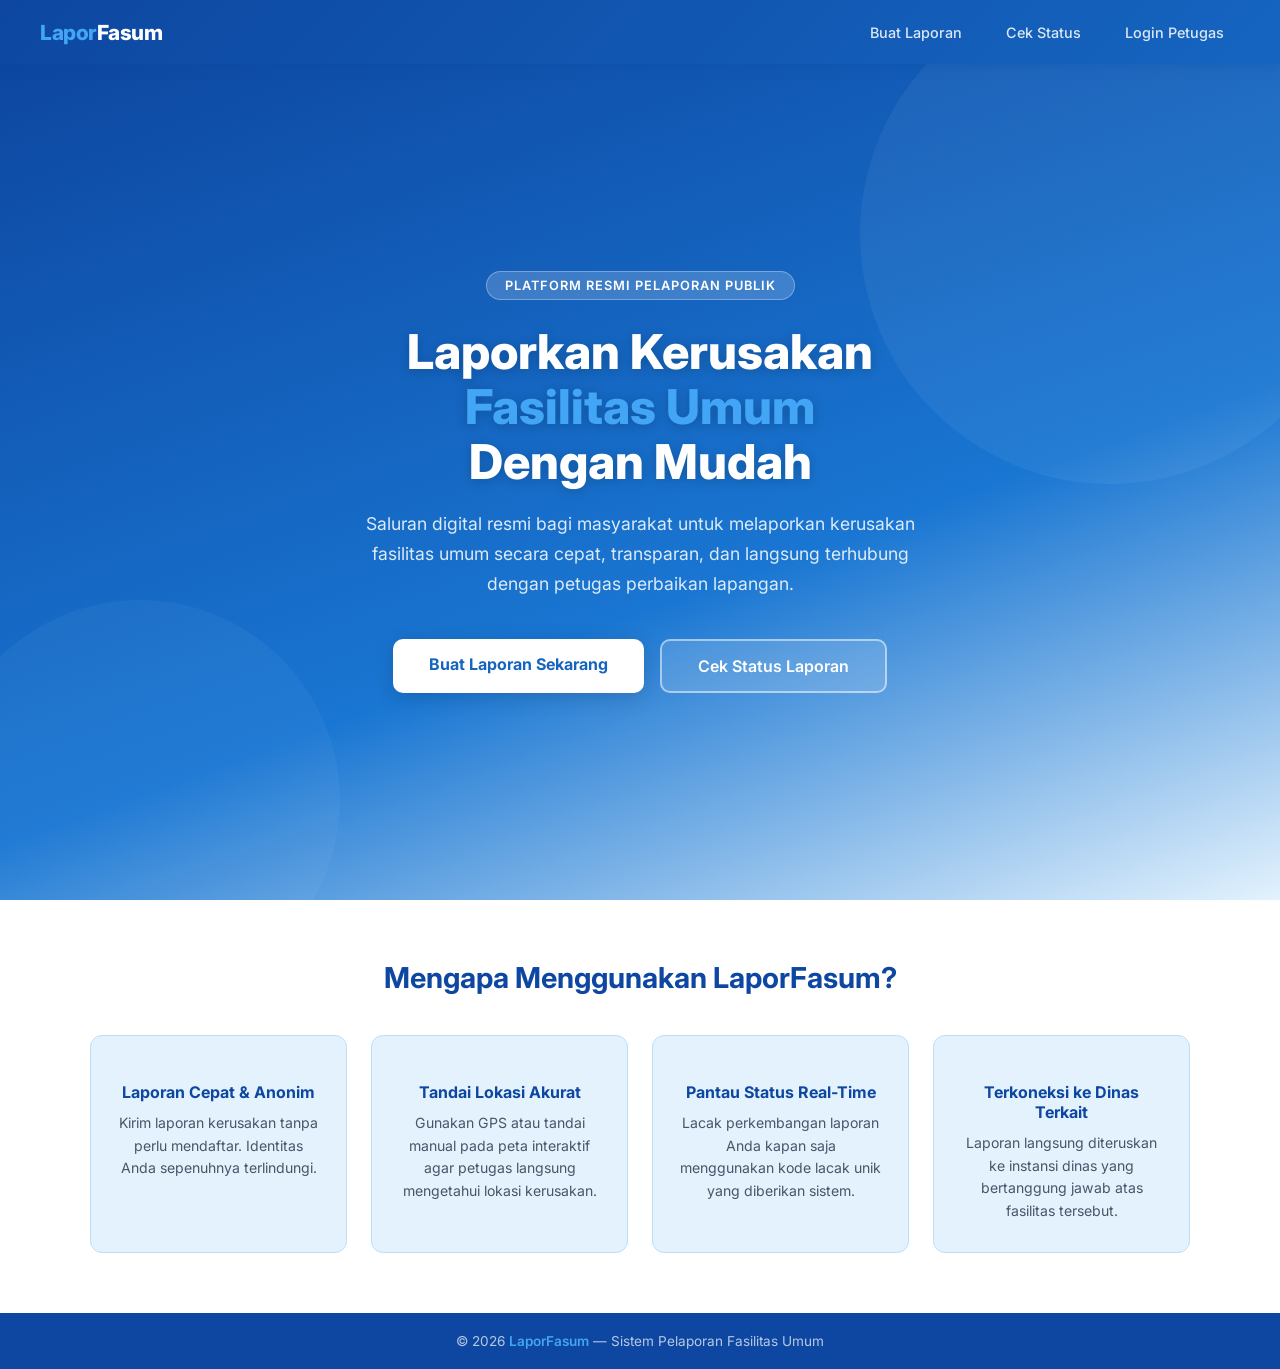
==== commit c7348311: "2025 ganti ke 2026" ====
--- a/index.html
+++ b/index.html
@@ -61,7 +61,7 @@
 
     <!-- FOOTER -->
     <footer class="site-footer">
-        &copy; 2025 <span>LaporFasum</span> &mdash; Sistem Pelaporan Fasilitas Umum
+        &copy; 2026 <span>LaporFasum</span> &mdash; Sistem Pelaporan Fasilitas Umum
     </footer>
 
 </body>
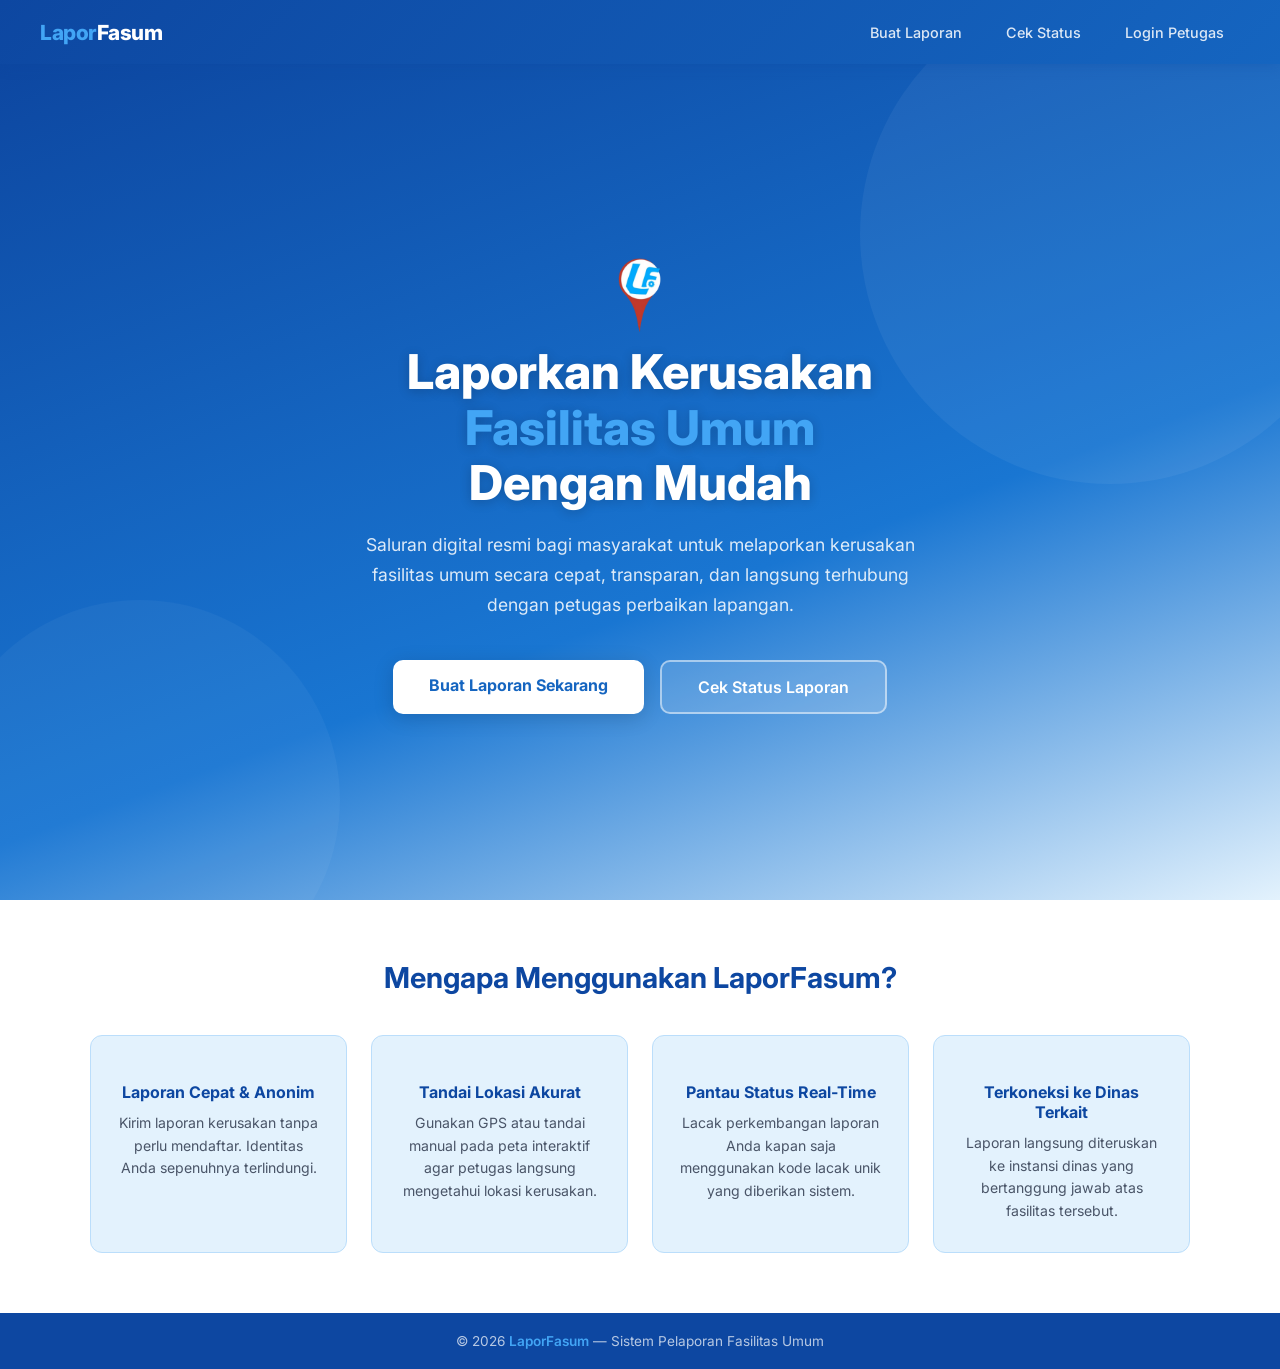
==== commit cb1840b3: "Tambah Logo di Index" ====
--- a/index.html
+++ b/index.html
@@ -1,17 +1,21 @@
 <!DOCTYPE html>
 <html lang="id">
+
 <head>
     <meta charset="UTF-8">
     <meta name="viewport" content="width=device-width, initial-scale=1.0">
-    <meta name="description" content="LaporFasum - Platform digital pelaporan kerusakan fasilitas umum yang cepat, transparan, dan terpercaya.">
+    <meta name="description"
+        content="LaporFasum - Platform digital pelaporan kerusakan fasilitas umum yang cepat, transparan, dan terpercaya.">
     <title>LaporFasum – Sistem Pelaporan Fasilitas Umum</title>
     <link rel="stylesheet" href="assets/css/style.css">
 </head>
+
 <body>
 
     <!-- NAVBAR -->
     <nav class="site-navbar">
-        <a href="index.html" class="brand"><span class="brand-lapor">Lapor</span><span class="brand-fasum">Fasum</span></a>
+        <a href="index.html" class="brand"><span class="brand-lapor">Lapor</span><span
+                class="brand-fasum">Fasum</span></a>
         <nav>
             <a href="lapor.php">Buat Laporan</a>
             <a href="cek_status.php">Cek Status</a>
@@ -22,9 +26,10 @@
     <!-- HERO -->
     <section class="hero-section">
         <div class="hero-content">
-            <div class="hero-badge">Platform Resmi Pelaporan Publik</div>
+            <img src="assets/logo/logoLF.png" alt="Logo LaporFasum" style="width:90px; height:90px;">
             <h1>Laporkan Kerusakan<br><span>Fasilitas Umum</span><br>Dengan Mudah</h1>
-            <p>Saluran digital resmi bagi masyarakat untuk melaporkan kerusakan fasilitas umum secara cepat, transparan, dan langsung terhubung dengan petugas perbaikan lapangan.</p>
+            <p>Saluran digital resmi bagi masyarakat untuk melaporkan kerusakan fasilitas umum secara cepat, transparan,
+                dan langsung terhubung dengan petugas perbaikan lapangan.</p>
             <div class="hero-actions">
                 <a href="lapor.php" class="btn-hero-primary">Buat Laporan Sekarang</a>
                 <a href="cek_status.php" class="btn-hero-secondary">Cek Status Laporan</a>
@@ -44,7 +49,8 @@
             <div class="feature-card">
                 <div class="feature-icon"></div>
                 <h3>Tandai Lokasi Akurat</h3>
-                <p>Gunakan GPS atau tandai manual pada peta interaktif agar petugas langsung mengetahui lokasi kerusakan.</p>
+                <p>Gunakan GPS atau tandai manual pada peta interaktif agar petugas langsung mengetahui lokasi
+                    kerusakan.</p>
             </div>
             <div class="feature-card">
                 <div class="feature-icon"></div>
@@ -65,4 +71,5 @@
     </footer>
 
 </body>
+
 </html>
